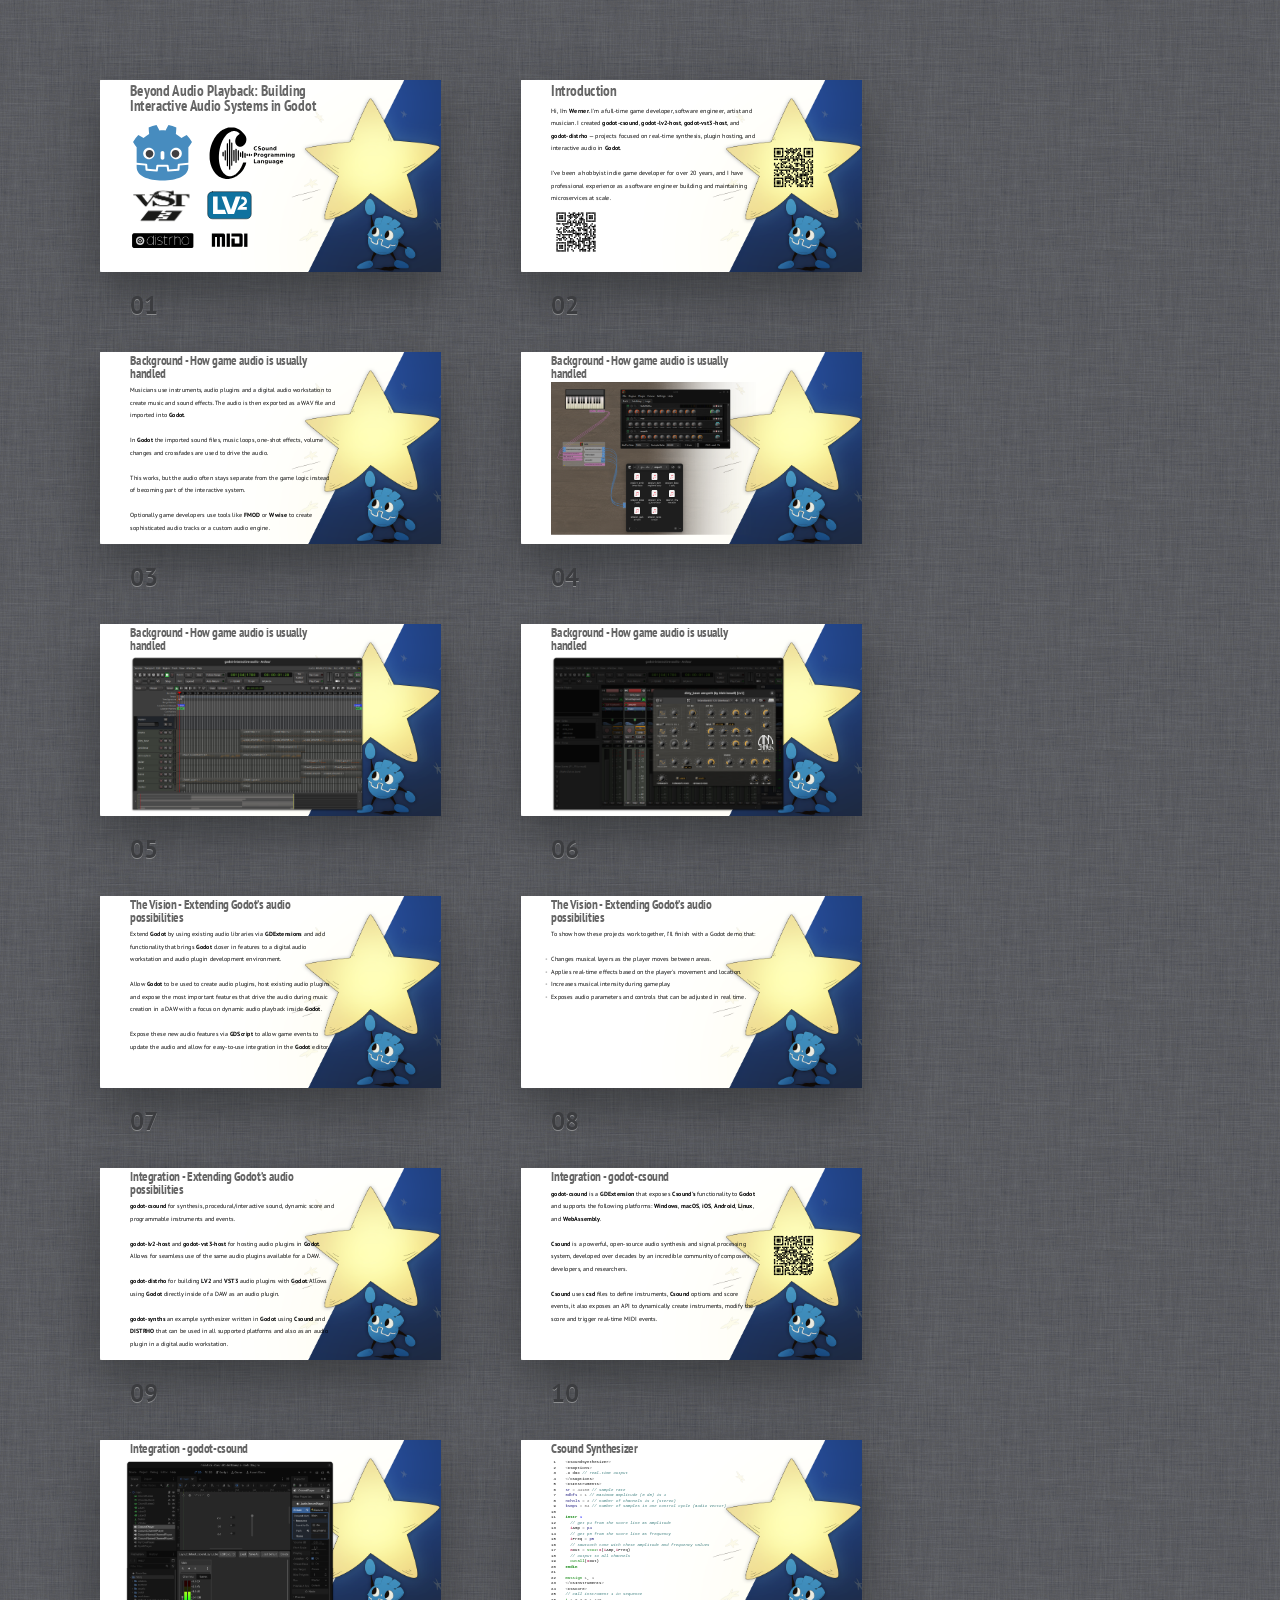
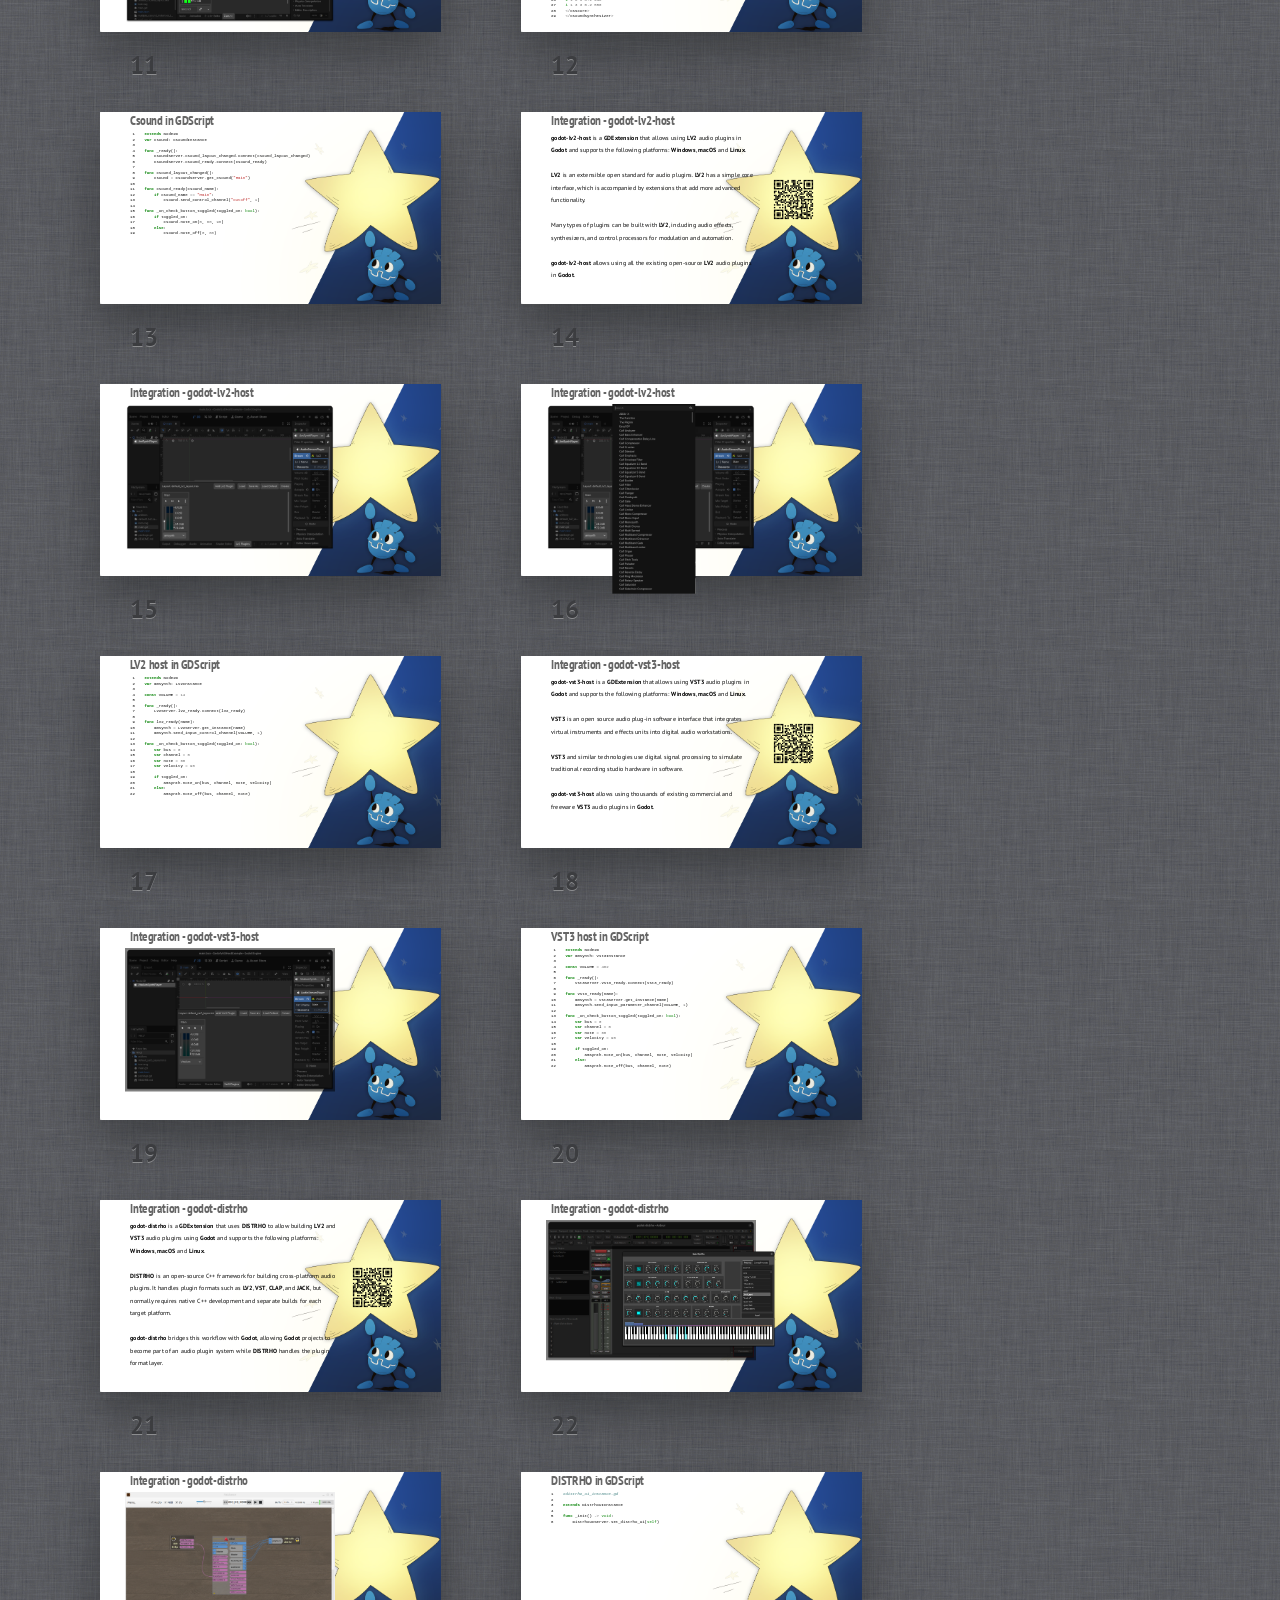
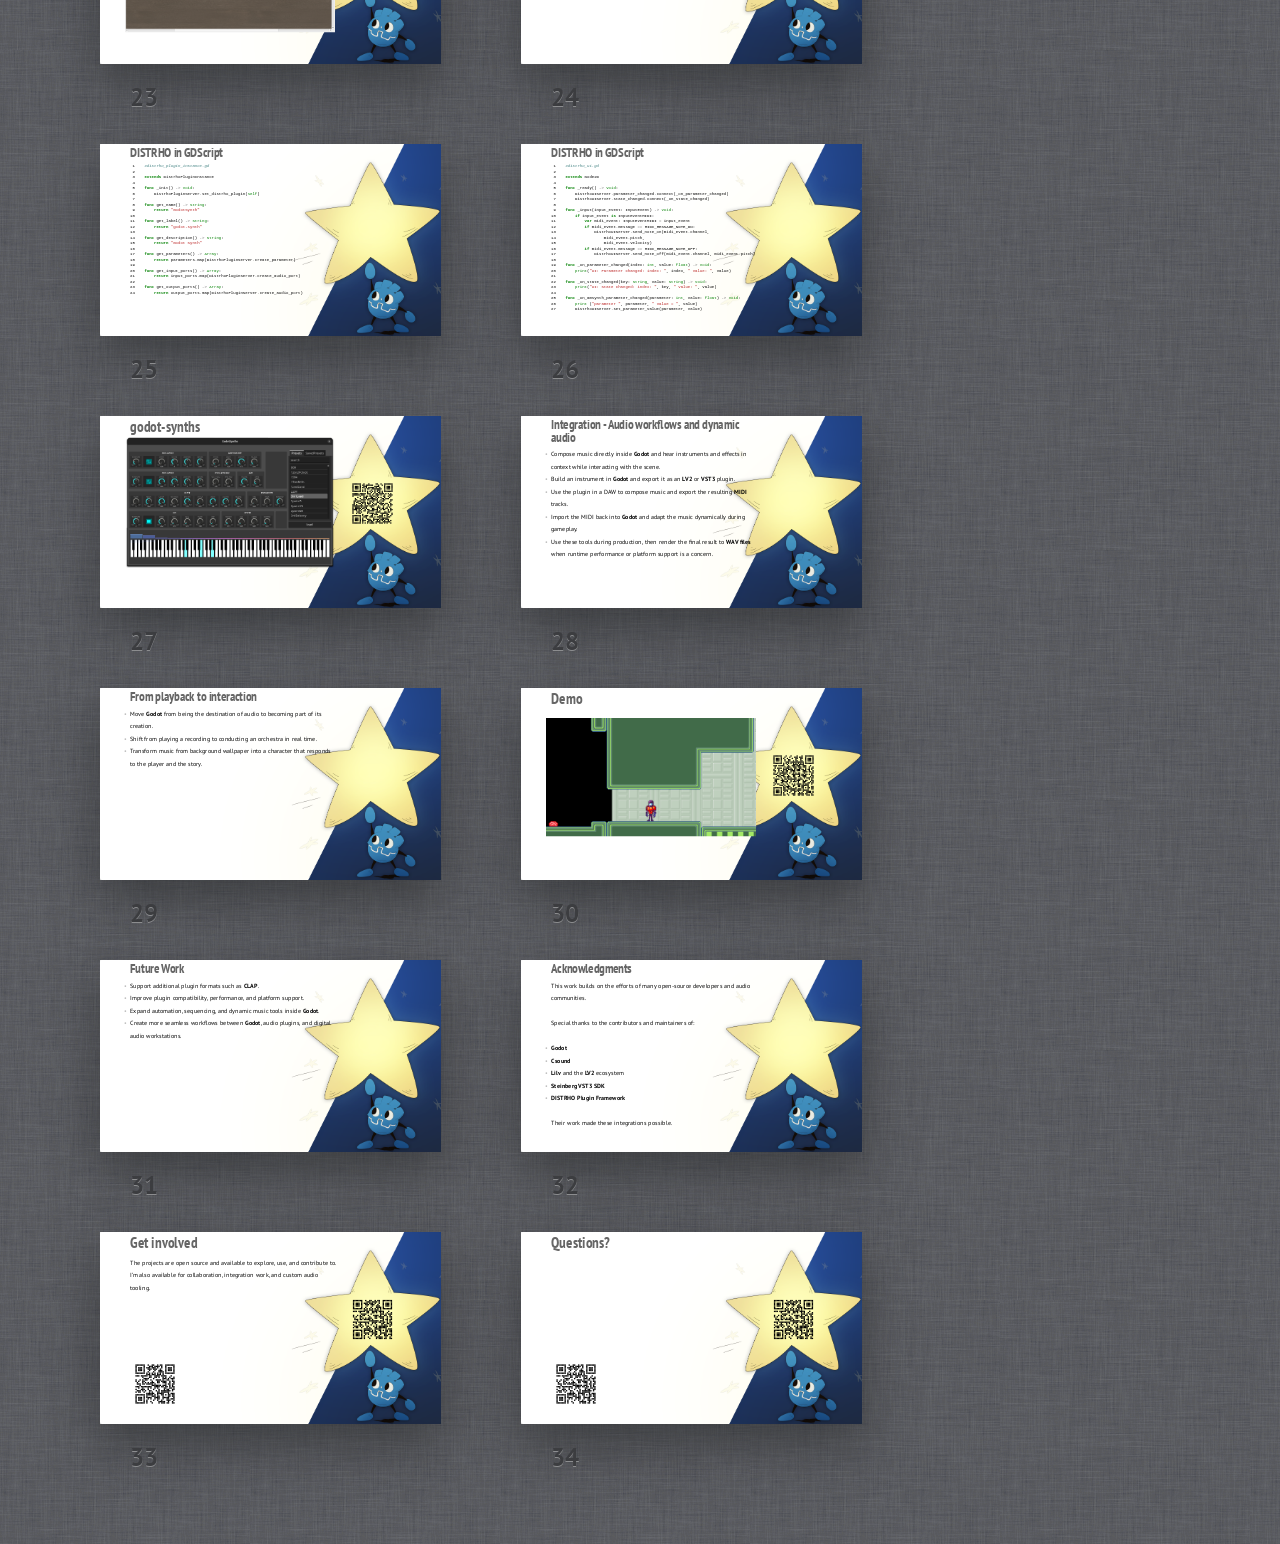
==== godotcon-2026/index.html @ 95bca65e "Add index.html page" ====
<!DOCTYPE HTML>
<html>
<head>
    <meta http-equiv="Content-Type" content="text/html; charset=utf-8" />
    <meta http-equiv="X-UA-Compatible" content="chrome=1">
    <title>Beyond Audio Playback: Building Interactive Audio Systems in Godot</title>
    <link href='https://fonts.googleapis.com/css?family=PT+Sans|PT+Sans+Narrow|PT+Mono' rel='stylesheet' type='text/css'>
    <!-- Styles -->
    
    <link rel="stylesheet" media="print" href="theme/css/print.css">
    <link rel="stylesheet" media="screen, projection" href="theme/css/screen.css">
    
    
    <!-- /Styles -->
</head>
<body class="list">
    
      <!-- slide source: talk.md -->
        <section class="slide">
            <div>
                
                    <header><h1>Beyond Audio Playback: Building Interactive Audio Systems in Godot</h1></header>
                
                
                    <section class="slide-content"><p><img alt="godot_icon" src="theme/images/godot_icon.svg" />
<img alt="csound" src="theme/images/csound.svg" />
<img alt="vst" src="theme/images/vst.png" />
<img alt="lv2" src="theme/images/lv2.svg" />
<img alt="midi" src="theme/images/midi.svg" />
<img alt="distrho" src="theme/images/distrho.png" /></p></section>
                
                <div class="presenter_notes">
                    <section>
                    
                    </section>
                </div>
            </div>
        </section>
     
      <!-- slide source: talk.md -->
        <section class="slide">
            <div>
                
                    <header><h1>Introduction</h1></header>
                
                
                    <section class="slide-content"><p>Hi, I'm <strong>Werner</strong>. I'm a full-time game developer, software engineer, artist and musician. 
I created <strong>godot-csound</strong>, <strong>godot-lv2-host</strong>, <strong>godot-vst3-host</strong>, and <strong>godot-distrho</strong> — projects focused on real-time synthesis, plugin hosting, and interactive audio in <strong>Godot</strong>.</p>
<p>I’ve been a hobbyist indie game developer for over 20 years, and I have professional experience as a software engineer building and maintaining microservices at scale.</p>
<p><img alt="github" src="theme/images/github.svg" />
<img alt="github_link" src="theme/images/github.svg" /></p></section>
                
                <div class="presenter_notes">
                    <section>
                    
                    </section>
                </div>
            </div>
        </section>
     
      <!-- slide source: talk.md -->
        <section class="slide">
            <div>
                
                    <header><h2>Background - How game audio is usually handled</h2></header>
                
                
                    <section class="slide-content"><p>Musicians use instruments, audio plugins and a digital audio workstation to create music and sound effects.  The audio is then exported as a WAV file and imported into <strong>Godot</strong>.</p>
<p>In <strong>Godot</strong> the imported sound files, music loops, one-shot effects, volume changes and crossfades are used to drive the audio.</p>
<p>This works, but the audio often stays separate from the game logic instead of becoming part of the interactive system.</p>
<p>Optionally game developers use tools like <strong>FMOD</strong> or <strong>Wwise</strong> to create sophisticated audio tracks or a custom audio engine.</p></section>
                
                <div class="presenter_notes">
                    <section>
                    
                    </section>
                </div>
            </div>
        </section>
     
      <!-- slide source: talk.md -->
        <section class="slide">
            <div>
                
                    <header><h2>Background - How game audio is usually handled</h2></header>
                
                
                    <section class="slide-content"><p><img alt="audio_pipeline" src="theme/images/audio-pipeline.png" /></p></section>
                
                <div class="presenter_notes">
                    <section>
                    
                    </section>
                </div>
            </div>
        </section>
     
      <!-- slide source: talk.md -->
        <section class="slide">
            <div>
                
                    <header><h2>Background - How game audio is usually handled</h2></header>
                
                
                    <section class="slide-content"><p><img alt="ardour_01" src="theme/images/ardour-01.png" /></p></section>
                
                <div class="presenter_notes">
                    <section>
                    
                    </section>
                </div>
            </div>
        </section>
     
      <!-- slide source: talk.md -->
        <section class="slide">
            <div>
                
                    <header><h2>Background - How game audio is usually handled</h2></header>
                
                
                    <section class="slide-content"><p><img alt="ardour_02" src="theme/images/ardour-02.png" /></p></section>
                
                <div class="presenter_notes">
                    <section>
                    
                    </section>
                </div>
            </div>
        </section>
     
      <!-- slide source: talk.md -->
        <section class="slide">
            <div>
                
                    <header><h2>The Vision - Extending Godot’s audio possibilities</h2></header>
                
                
                    <section class="slide-content"><p>Extend <strong>Godot</strong> by using existing audio libraries via <strong>GDExtensions</strong> and add functionality that brings <strong>Godot</strong> closer in features to a digital audio workstation and audio plugin development environment.</p>
<p>Allow <strong>Godot</strong> to be used to create audio plugins, host existing audio plugins and expose the most important features that drive the audio during music creation in a DAW with a focus on dynamic audio playback inside <strong>Godot</strong>.</p>
<p>Expose these new audio features via <strong>GDScript</strong> to allow game events to update the audio and allow for easy-to-use integration in the <strong>Godot</strong> editor.</p></section>
                
                <div class="presenter_notes">
                    <section>
                    
                    </section>
                </div>
            </div>
        </section>
     
      <!-- slide source: talk.md -->
        <section class="slide">
            <div>
                
                    <header><h2>The Vision - Extending Godot’s audio possibilities</h2></header>
                
                
                    <section class="slide-content"><p>To show how these projects work together, I’ll finish with a Godot demo that:</p>
<ul>
<li>Changes musical layers as the player moves between areas.</li>
<li>Applies real-time effects based on the player's movement and location.</li>
<li>Increases musical intensity during gameplay.</li>
<li>Exposes audio parameters and controls that can be adjusted in real time.</li>
</ul></section>
                
                <div class="presenter_notes">
                    <section>
                    
                    </section>
                </div>
            </div>
        </section>
     
      <!-- slide source: talk.md -->
        <section class="slide">
            <div>
                
                    <header><h2>Integration - Extending Godot’s audio possibilities</h2></header>
                
                
                    <section class="slide-content"><p><strong>godot-csound</strong> for synthesis, procedural/interactive sound, dynamic score and programmable instruments and events.</p>
<p><strong>godot-lv2-host</strong> and <strong>godot-vst3-host</strong> for hosting audio plugins in <strong>Godot</strong>.  Allows for seamless use of the same audio plugins available for a DAW.</p>
<p><strong>godot-distrho</strong> for building <strong>LV2</strong> and <strong>VST3</strong> audio plugins with <strong>Godot</strong>.  Allows using <strong>Godot</strong> directly inside of a DAW as an audio plugin.</p>
<p><strong>godot-synths</strong> an example synthesizer written in <strong>Godot</strong> using <strong>Csound</strong> and <strong>DISTRHO</strong> that can be used in all supported platforms and also as an audio plugin in a digital audio workstation.</p></section>
                
                <div class="presenter_notes">
                    <section>
                    
                    </section>
                </div>
            </div>
        </section>
     
      <!-- slide source: talk.md -->
        <section class="slide">
            <div>
                
                    <header><h2>Integration - godot-csound</h2></header>
                
                
                    <section class="slide-content"><p><strong>godot-csound</strong> is a <strong>GDExtension</strong> that exposes <strong>Csound's</strong> functionality to <strong>Godot</strong> and supports the following platforms: <strong>Windows</strong>, <strong>macOS</strong>, <strong>iOS</strong>, <strong>Android</strong>, <strong>Linux</strong>, and <strong>WebAssembly</strong>. </p>
<p><strong>Csound</strong> is a powerful, open-source audio synthesis and signal processing system, developed over decades by an incredible community of composers, developers, and researchers.</p>
<p><strong>Csound</strong> uses <strong>csd</strong> files to define instruments, <strong>Csound</strong> options and score events, it also exposes an API to dynamically create instruments, modify the score and trigger real-time MIDI events.</p>
<p><img alt="github_link" src="theme/images/godot-csound.svg" /></p></section>
                
                <div class="presenter_notes">
                    <section>
                    
                    </section>
                </div>
            </div>
        </section>
     
      <!-- slide source: talk.md -->
        <section class="slide">
            <div>
                
                    <header><h2>Integration - godot-csound</h2></header>
                
                
                    <section class="slide-content"><p><img alt="godot_csound_editor" src="theme/images/godot-csound.png" /></p></section>
                
                <div class="presenter_notes">
                    <section>
                    
                    </section>
                </div>
            </div>
        </section>
     
      <!-- slide source: talk.md -->
        <section class="slide has_code">
            <div>
                
                    <header><h2>Csound Synthesizer</h2></header>
                
                
                    <section class="slide-content"><div class="highlight"><pre><span></span><span class="linenos"> 1</span><span class="w">    </span><span class="o">&lt;</span><span class="n">CsoundSynthesizer</span><span class="o">&gt;</span>
<span class="linenos"> 2</span><span class="w">    </span><span class="o">&lt;</span><span class="n">CsOptions</span><span class="o">&gt;</span>
<span class="linenos"> 3</span><span class="w">    </span><span class="o">-</span><span class="n">o</span><span class="w"> </span><span class="n">dac</span><span class="w"> </span><span class="c1">// real-time output</span>
<span class="linenos"> 4</span><span class="w">    </span><span class="o">&lt;/</span><span class="n">CsOptions</span><span class="o">&gt;</span>
<span class="linenos"> 5</span><span class="w">    </span><span class="o">&lt;</span><span class="n">CsInstruments</span><span class="o">&gt;</span>
<span class="linenos"> 6</span><span class="w">    </span><span class="vg">sr</span><span class="w"> </span><span class="o">=</span><span class="w"> </span><span class="mi">44100</span><span class="w"> </span><span class="c1">// sample rate</span>
<span class="linenos"> 7</span><span class="w">    </span><span class="vg">0dbfs</span><span class="w"> </span><span class="o">=</span><span class="w"> </span><span class="mi">1</span><span class="w"> </span><span class="c1">// maximum amplitude (0 dB) is 1</span>
<span class="linenos"> 8</span><span class="w">    </span><span class="vg">nchnls</span><span class="w"> </span><span class="o">=</span><span class="w"> </span><span class="mi">2</span><span class="w"> </span><span class="c1">// number of channels is 2 (stereo)</span>
<span class="linenos"> 9</span><span class="w">    </span><span class="vg">ksmps</span><span class="w"> </span><span class="o">=</span><span class="w"> </span><span class="mi">64</span><span class="w"> </span><span class="c1">// number of samples in one control cycle (audio vector)</span>
<span class="linenos">10</span>
<span class="linenos">11</span><span class="w">    </span><span class="kd">instr</span><span class="w"> </span><span class="nf">1</span>
<span class="linenos">12</span><span class="w">      </span><span class="c1">// get p4 from the score line as amplitude</span>
<span class="linenos">13</span><span class="w">      </span><span class="kt">i</span><span class="n">Amp</span><span class="w"> </span><span class="o">=</span><span class="w"> </span><span class="vi">p4</span>
<span class="linenos">14</span><span class="w">      </span><span class="c1">// get p5 from the score line as frequency</span>
<span class="linenos">15</span><span class="w">      </span><span class="kt">i</span><span class="n">Freq</span><span class="w"> </span><span class="o">=</span><span class="w"> </span><span class="vi">p5</span>
<span class="linenos">16</span><span class="w">      </span><span class="c1">// sawtooth tone with these amplitude and frequency values</span>
<span class="linenos">17</span><span class="w">      </span><span class="kt">a</span><span class="n">Out</span><span class="w"> </span><span class="o">=</span><span class="w"> </span><span class="nb">vco2</span><span class="p">:</span><span class="kt">a</span><span class="p">(</span><span class="kt">i</span><span class="n">Amp</span><span class="p">,</span><span class="kt">i</span><span class="n">Freq</span><span class="p">)</span>
<span class="linenos">18</span><span class="w">      </span><span class="c1">// output to all channels</span>
<span class="linenos">19</span><span class="w">      </span><span class="nb">outall</span><span class="p">(</span><span class="kt">a</span><span class="n">Out</span><span class="p">)</span>
<span class="linenos">20</span><span class="w">    </span><span class="kd">endin</span>
<span class="linenos">21</span>
<span class="linenos">22</span><span class="w">    </span><span class="nb">massign</span><span class="w"> </span><span class="mi">1</span><span class="p">,</span><span class="w"> </span><span class="mi">1</span>
<span class="linenos">23</span><span class="w">    </span><span class="o">&lt;/</span><span class="n">CsInstruments</span><span class="o">&gt;</span>
<span class="linenos">24</span><span class="w">    </span><span class="o">&lt;</span><span class="n">CsScore</span><span class="o">&gt;</span>
<span class="linenos">25</span><span class="w">    </span><span class="c1">// call instrument 1 in sequence</span>
<span class="linenos">26</span><span class="w">    </span><span class="nb">i</span><span class="w"> </span><span class="mi">1</span><span class="w"> </span><span class="mi">0</span><span class="w"> </span><span class="mi">3</span><span class="w"> </span><span class="mf">0.1</span><span class="w"> </span><span class="mi">440</span>
<span class="linenos">27</span><span class="w">    </span><span class="nb">i</span><span class="w"> </span><span class="mi">1</span><span class="w"> </span><span class="mi">3</span><span class="w"> </span><span class="mi">3</span><span class="w"> </span><span class="mf">0.2</span><span class="w"> </span><span class="mi">550</span>
<span class="linenos">28</span><span class="w">    </span><span class="o">&lt;/</span><span class="n">CsScore</span><span class="o">&gt;</span>
<span class="linenos">29</span><span class="w">    </span><span class="o">&lt;/</span><span class="n">CsoundSynthesizer</span><span class="o">&gt;</span>
</pre></div>
</section>
                
                <div class="presenter_notes">
                    <section>
                    
                    </section>
                </div>
            </div>
        </section>
     
      <!-- slide source: talk.md -->
        <section class="slide has_code">
            <div>
                
                    <header><h2>Csound in GDScript</h2></header>
                
                
                    <section class="slide-content"><div class="highlight"><pre><span></span><span class="linenos"> 1</span><span class="w">    </span><span class="k">extends</span><span class="w"> </span><span class="n">Node2D</span>
<span class="linenos"> 2</span><span class="w">    </span><span class="k">var</span><span class="w"> </span><span class="n">csound</span><span class="p">:</span><span class="w"> </span><span class="n">CsoundInstance</span>
<span class="linenos"> 3</span>
<span class="linenos"> 4</span><span class="w">    </span><span class="k">func</span><span class="w"> </span><span class="n">_ready</span><span class="p">():</span>
<span class="linenos"> 5</span><span class="w">        </span><span class="n">CsoundServer</span><span class="o">.</span><span class="n">csound_layout_changed</span><span class="o">.</span><span class="n">connect</span><span class="p">(</span><span class="n">csound_layout_changed</span><span class="p">)</span>
<span class="linenos"> 6</span><span class="w">        </span><span class="n">CsoundServer</span><span class="o">.</span><span class="n">csound_ready</span><span class="o">.</span><span class="n">connect</span><span class="p">(</span><span class="n">csound_ready</span><span class="p">)</span>
<span class="linenos"> 7</span>
<span class="linenos"> 8</span><span class="w">    </span><span class="k">func</span><span class="w"> </span><span class="n">csound_layout_changed</span><span class="p">():</span>
<span class="linenos"> 9</span><span class="w">        </span><span class="n">csound</span><span class="w"> </span><span class="o">=</span><span class="w"> </span><span class="n">CsoundServer</span><span class="o">.</span><span class="n">get_csound</span><span class="p">(</span><span class="s2">&quot;Main&quot;</span><span class="p">)</span>
<span class="linenos">10</span>
<span class="linenos">11</span><span class="w">    </span><span class="k">func</span><span class="w"> </span><span class="n">csound_ready</span><span class="p">(</span><span class="n">csound_name</span><span class="p">):</span>
<span class="linenos">12</span><span class="w">        </span><span class="k">if</span><span class="w"> </span><span class="n">csound_name</span><span class="w"> </span><span class="o">==</span><span class="w"> </span><span class="s2">&quot;Main&quot;</span><span class="p">:</span>
<span class="linenos">13</span><span class="w">            </span><span class="n">csound</span><span class="o">.</span><span class="n">send_control_channel</span><span class="p">(</span><span class="s2">&quot;cutoff&quot;</span><span class="p">,</span><span class="w"> </span><span class="mi">1</span><span class="p">)</span>
<span class="linenos">14</span>
<span class="linenos">15</span><span class="w">    </span><span class="k">func</span><span class="w"> </span><span class="n">_on_check_button_toggled</span><span class="p">(</span><span class="n">toggled_on</span><span class="p">:</span><span class="w"> </span><span class="nb nb-Type">bool</span><span class="p">):</span>
<span class="linenos">16</span><span class="w">        </span><span class="k">if</span><span class="w"> </span><span class="n">toggled_on</span><span class="p">:</span>
<span class="linenos">17</span><span class="w">            </span><span class="n">csound</span><span class="o">.</span><span class="n">note_on</span><span class="p">(</span><span class="mi">0</span><span class="p">,</span><span class="w"> </span><span class="mi">60</span><span class="p">,</span><span class="w"> </span><span class="mi">90</span><span class="p">)</span>
<span class="linenos">18</span><span class="w">        </span><span class="k">else</span><span class="p">:</span>
<span class="linenos">19</span><span class="w">            </span><span class="n">csound</span><span class="o">.</span><span class="n">note_off</span><span class="p">(</span><span class="mi">0</span><span class="p">,</span><span class="w"> </span><span class="mi">60</span><span class="p">)</span>
</pre></div>
</section>
                
                <div class="presenter_notes">
                    <section>
                    
                    </section>
                </div>
            </div>
        </section>
     
      <!-- slide source: talk.md -->
        <section class="slide">
            <div>
                
                    <header><h2>Integration - godot-lv2-host</h2></header>
                
                
                    <section class="slide-content"><p><strong>godot-lv2-host</strong> is a <strong>GDExtension</strong> that allows using <strong>LV2</strong> audio plugins in <strong>Godot</strong> and supports the following platforms: <strong>Windows</strong>, <strong>macOS</strong> and <strong>Linux</strong>.</p>
<p><strong>LV2</strong> is an extensible open standard for audio plugins. <strong>LV2</strong> has a simple core interface, which is accompanied by extensions that add more advanced functionality.</p>
<p>Many types of plugins can be built with <strong>LV2</strong>, including audio effects, synthesizers, and control processors for modulation and automation.</p>
<p><strong>godot-lv2-host</strong> allows using all the existing open-source <strong>LV2</strong> audio plugins in <strong>Godot</strong>.</p>
<p><img alt="github_link" src="theme/images/godot-lv2-host.svg" /></p></section>
                
                <div class="presenter_notes">
                    <section>
                    
                    </section>
                </div>
            </div>
        </section>
     
      <!-- slide source: talk.md -->
        <section class="slide">
            <div>
                
                    <header><h2>Integration - godot-lv2-host</h2></header>
                
                
                    <section class="slide-content"><p><img alt="godot_lv2_host_01" src="theme/images/godot-lv2-host-01.png" /></p></section>
                
                <div class="presenter_notes">
                    <section>
                    
                    </section>
                </div>
            </div>
        </section>
     
      <!-- slide source: talk.md -->
        <section class="slide">
            <div>
                
                    <header><h2>Integration - godot-lv2-host</h2></header>
                
                
                    <section class="slide-content"><p><img alt="godot_lv2_host_02" src="theme/images/godot-lv2-host-02.png" /></p></section>
                
                <div class="presenter_notes">
                    <section>
                    
                    </section>
                </div>
            </div>
        </section>
     
      <!-- slide source: talk.md -->
        <section class="slide has_code">
            <div>
                
                    <header><h2>LV2 host in GDScript</h2></header>
                
                
                    <section class="slide-content"><div class="highlight"><pre><span></span><span class="linenos"> 1</span><span class="w">    </span><span class="k">extends</span><span class="w"> </span><span class="n">Node2D</span>
<span class="linenos"> 2</span><span class="w">    </span><span class="k">var</span><span class="w"> </span><span class="n">amsynth</span><span class="p">:</span><span class="w"> </span><span class="n">Lv2Instance</span>
<span class="linenos"> 3</span>
<span class="linenos"> 4</span><span class="w">    </span><span class="k">const</span><span class="w"> </span><span class="n">VOLUME</span><span class="w"> </span><span class="o">=</span><span class="w"> </span><span class="mi">14</span>
<span class="linenos"> 5</span>
<span class="linenos"> 6</span><span class="w">    </span><span class="k">func</span><span class="w"> </span><span class="n">_ready</span><span class="p">():</span>
<span class="linenos"> 7</span><span class="w">        </span><span class="n">Lv2Server</span><span class="o">.</span><span class="n">lv2_ready</span><span class="o">.</span><span class="n">connect</span><span class="p">(</span><span class="n">lv2_ready</span><span class="p">)</span>
<span class="linenos"> 8</span>
<span class="linenos"> 9</span><span class="w">    </span><span class="k">func</span><span class="w"> </span><span class="n">lv2_ready</span><span class="p">(</span><span class="n">name</span><span class="p">):</span>
<span class="linenos">10</span><span class="w">        </span><span class="n">amsynth</span><span class="w"> </span><span class="o">=</span><span class="w"> </span><span class="n">Lv2Server</span><span class="o">.</span><span class="n">get_instance</span><span class="p">(</span><span class="n">name</span><span class="p">)</span>
<span class="linenos">11</span><span class="w">        </span><span class="n">amsynth</span><span class="o">.</span><span class="n">send_input_control_channel</span><span class="p">(</span><span class="n">VOLUME</span><span class="p">,</span><span class="w"> </span><span class="mi">1</span><span class="p">)</span>
<span class="linenos">12</span>
<span class="linenos">13</span><span class="w">    </span><span class="k">func</span><span class="w"> </span><span class="n">_on_check_button_toggled</span><span class="p">(</span><span class="n">toggled_on</span><span class="p">:</span><span class="w"> </span><span class="nb nb-Type">bool</span><span class="p">):</span>
<span class="linenos">14</span><span class="w">        </span><span class="k">var</span><span class="w"> </span><span class="n">bus</span><span class="w"> </span><span class="o">=</span><span class="w"> </span><span class="mi">0</span>
<span class="linenos">15</span><span class="w">        </span><span class="k">var</span><span class="w"> </span><span class="n">channel</span><span class="w"> </span><span class="o">=</span><span class="w"> </span><span class="mi">0</span>
<span class="linenos">16</span><span class="w">        </span><span class="k">var</span><span class="w"> </span><span class="n">note</span><span class="w"> </span><span class="o">=</span><span class="w"> </span><span class="mi">60</span>
<span class="linenos">17</span><span class="w">        </span><span class="k">var</span><span class="w"> </span><span class="n">velocity</span><span class="w"> </span><span class="o">=</span><span class="w"> </span><span class="mi">90</span>
<span class="linenos">18</span>
<span class="linenos">19</span><span class="w">        </span><span class="k">if</span><span class="w"> </span><span class="n">toggled_on</span><span class="p">:</span>
<span class="linenos">20</span><span class="w">            </span><span class="n">amsynth</span><span class="o">.</span><span class="n">note_on</span><span class="p">(</span><span class="n">bus</span><span class="p">,</span><span class="w"> </span><span class="n">channel</span><span class="p">,</span><span class="w"> </span><span class="n">note</span><span class="p">,</span><span class="w"> </span><span class="n">velocity</span><span class="p">)</span>
<span class="linenos">21</span><span class="w">        </span><span class="k">else</span><span class="p">:</span>
<span class="linenos">22</span><span class="w">            </span><span class="n">amsynth</span><span class="o">.</span><span class="n">note_off</span><span class="p">(</span><span class="n">bus</span><span class="p">,</span><span class="w"> </span><span class="n">channel</span><span class="p">,</span><span class="w"> </span><span class="n">note</span><span class="p">)</span>
</pre></div>
</section>
                
                <div class="presenter_notes">
                    <section>
                    
                    </section>
                </div>
            </div>
        </section>
     
      <!-- slide source: talk.md -->
        <section class="slide">
            <div>
                
                    <header><h2>Integration - godot-vst3-host</h2></header>
                
                
                    <section class="slide-content"><p><strong>godot-vst3-host</strong> is a <strong>GDExtension</strong> that allows using <strong>VST3</strong> audio plugins in <strong>Godot</strong> and supports the following platforms: <strong>Windows</strong>, <strong>macOS</strong> and <strong>Linux</strong>.</p>
<p><strong>VST3</strong> is an open source audio plug-in software interface that integrates virtual instruments and effects units into digital audio workstations.</p>
<p><strong>VST3</strong> and similar technologies use digital signal processing to simulate traditional recording studio hardware in software.</p>
<p><strong>godot-vst3-host</strong> allows using thousands of existing commercial and freeware <strong>VST3</strong> audio plugins in <strong>Godot</strong>.</p>
<p><img alt="github_link" src="theme/images/godot-vst3-host.svg" /></p></section>
                
                <div class="presenter_notes">
                    <section>
                    
                    </section>
                </div>
            </div>
        </section>
     
      <!-- slide source: talk.md -->
        <section class="slide">
            <div>
                
                    <header><h2>Integration - godot-vst3-host</h2></header>
                
                
                    <section class="slide-content"><p><img alt="godot_vst3_host" src="theme/images/godot-vst3-host.png" /></p></section>
                
                <div class="presenter_notes">
                    <section>
                    
                    </section>
                </div>
            </div>
        </section>
     
      <!-- slide source: talk.md -->
        <section class="slide has_code">
            <div>
                
                    <header><h2>VST3 host in GDScript</h2></header>
                
                
                    <section class="slide-content"><div class="highlight"><pre><span></span><span class="linenos"> 1</span><span class="w">    </span><span class="k">extends</span><span class="w"> </span><span class="n">Node2D</span>
<span class="linenos"> 2</span><span class="w">    </span><span class="k">var</span><span class="w"> </span><span class="n">amsynth</span><span class="p">:</span><span class="w"> </span><span class="n">Vst3Instance</span>
<span class="linenos"> 3</span>
<span class="linenos"> 4</span><span class="w">    </span><span class="k">const</span><span class="w"> </span><span class="n">VOLUME</span><span class="w"> </span><span class="o">=</span><span class="w"> </span><span class="mi">462</span>
<span class="linenos"> 5</span>
<span class="linenos"> 6</span><span class="w">    </span><span class="k">func</span><span class="w"> </span><span class="n">_ready</span><span class="p">():</span>
<span class="linenos"> 7</span><span class="w">        </span><span class="n">Vst3Server</span><span class="o">.</span><span class="n">vst3_ready</span><span class="o">.</span><span class="n">connect</span><span class="p">(</span><span class="n">vst3_ready</span><span class="p">)</span>
<span class="linenos"> 8</span>
<span class="linenos"> 9</span><span class="w">    </span><span class="k">func</span><span class="w"> </span><span class="n">vst3_ready</span><span class="p">(</span><span class="n">name</span><span class="p">):</span>
<span class="linenos">10</span><span class="w">        </span><span class="n">amsynth</span><span class="w"> </span><span class="o">=</span><span class="w"> </span><span class="n">Vst3Server</span><span class="o">.</span><span class="n">get_instance</span><span class="p">(</span><span class="n">name</span><span class="p">)</span>
<span class="linenos">11</span><span class="w">        </span><span class="n">amsynth</span><span class="o">.</span><span class="n">send_input_parameter_channel</span><span class="p">(</span><span class="n">VOLUME</span><span class="p">,</span><span class="w"> </span><span class="mi">1</span><span class="p">)</span>
<span class="linenos">12</span>
<span class="linenos">13</span><span class="w">    </span><span class="k">func</span><span class="w"> </span><span class="n">_on_check_button_toggled</span><span class="p">(</span><span class="n">toggled_on</span><span class="p">:</span><span class="w"> </span><span class="nb nb-Type">bool</span><span class="p">):</span>
<span class="linenos">14</span><span class="w">        </span><span class="k">var</span><span class="w"> </span><span class="n">bus</span><span class="w"> </span><span class="o">=</span><span class="w"> </span><span class="mi">0</span>
<span class="linenos">15</span><span class="w">        </span><span class="k">var</span><span class="w"> </span><span class="n">channel</span><span class="w"> </span><span class="o">=</span><span class="w"> </span><span class="mi">0</span>
<span class="linenos">16</span><span class="w">        </span><span class="k">var</span><span class="w"> </span><span class="n">note</span><span class="w"> </span><span class="o">=</span><span class="w"> </span><span class="mi">60</span>
<span class="linenos">17</span><span class="w">        </span><span class="k">var</span><span class="w"> </span><span class="n">velocity</span><span class="w"> </span><span class="o">=</span><span class="w"> </span><span class="mi">90</span>
<span class="linenos">18</span>
<span class="linenos">19</span><span class="w">        </span><span class="k">if</span><span class="w"> </span><span class="n">toggled_on</span><span class="p">:</span>
<span class="linenos">20</span><span class="w">            </span><span class="n">amsynth</span><span class="o">.</span><span class="n">note_on</span><span class="p">(</span><span class="n">bus</span><span class="p">,</span><span class="w"> </span><span class="n">channel</span><span class="p">,</span><span class="w"> </span><span class="n">note</span><span class="p">,</span><span class="w"> </span><span class="n">velocity</span><span class="p">)</span>
<span class="linenos">21</span><span class="w">        </span><span class="k">else</span><span class="p">:</span>
<span class="linenos">22</span><span class="w">            </span><span class="n">amsynth</span><span class="o">.</span><span class="n">note_off</span><span class="p">(</span><span class="n">bus</span><span class="p">,</span><span class="w"> </span><span class="n">channel</span><span class="p">,</span><span class="w"> </span><span class="n">note</span><span class="p">)</span>
</pre></div>
</section>
                
                <div class="presenter_notes">
                    <section>
                    
                    </section>
                </div>
            </div>
        </section>
     
      <!-- slide source: talk.md -->
        <section class="slide">
            <div>
                
                    <header><h2>Integration - godot-distrho</h2></header>
                
                
                    <section class="slide-content"><p><strong>godot-distrho</strong> is a <strong>GDExtension</strong> that uses <strong>DISTRHO</strong> to allow building <strong>LV2</strong> and <strong>VST3</strong> audio plugins using <strong>Godot</strong> and supports the following platforms: <strong>Windows</strong>, <strong>macOS</strong> and <strong>Linux</strong>.</p>
<p><strong>DISTRHO</strong> is an open-source C++ framework for building cross-platform audio plugins. It handles plugin formats such as <strong>LV2</strong>, <strong>VST</strong>, <strong>CLAP</strong>, and <strong>JACK</strong>, but normally requires native C++ development and separate builds for each target platform.</p>
<p><strong>godot-distrho</strong> bridges this workflow with <strong>Godot</strong>, allowing <strong>Godot</strong> projects to become part of an audio plugin system while <strong>DISTRHO</strong> handles the plugin format layer.</p>
<p><img alt="github_link" src="theme/images/godot-distrho.svg" /></p></section>
                
                <div class="presenter_notes">
                    <section>
                    
                    </section>
                </div>
            </div>
        </section>
     
      <!-- slide source: talk.md -->
        <section class="slide">
            <div>
                
                    <header><h2>Integration - godot-distrho</h2></header>
                
                
                    <section class="slide-content"><p><img alt="godot_distrho_ardour" src="theme/images/godot-distrho-ardour.png" />
<img alt="godot_synths_small" src="theme/images/godot-synths.png" /></p></section>
                
                <div class="presenter_notes">
                    <section>
                    
                    </section>
                </div>
            </div>
        </section>
     
      <!-- slide source: talk.md -->
        <section class="slide">
            <div>
                
                    <header><h2>Integration - godot-distrho</h2></header>
                
                
                    <section class="slide-content"><p><img alt="godot_distrho_patch" src="theme/images/godot-distrho-patch.png" /></p></section>
                
                <div class="presenter_notes">
                    <section>
                    
                    </section>
                </div>
            </div>
        </section>
     
      <!-- slide source: talk.md -->
        <section class="slide has_code">
            <div>
                
                    <header><h2>DISTRHO in GDScript</h2></header>
                
                
                    <section class="slide-content"><div class="highlight"><pre><span></span><span class="linenos">1</span><span class="w">    </span><span class="c1">#distrho_ui_instance.gd</span>
<span class="linenos">2</span>
<span class="linenos">3</span><span class="w">    </span><span class="k">extends</span><span class="w"> </span><span class="n">DistrhoUIInstance</span>
<span class="linenos">4</span>
<span class="linenos">5</span><span class="w">    </span><span class="k">func</span><span class="w"> </span><span class="n">_init</span><span class="p">()</span><span class="w"> </span><span class="o">-&gt;</span><span class="w"> </span><span class="nb nb-Type">void</span><span class="p">:</span>
<span class="linenos">6</span><span class="w">        </span><span class="n">DistrhoUIServer</span><span class="o">.</span><span class="n">set_distrho_ui</span><span class="p">(</span><span class="bp">self</span><span class="p">)</span>
</pre></div>
</section>
                
                <div class="presenter_notes">
                    <section>
                    
                    </section>
                </div>
            </div>
        </section>
     
      <!-- slide source: talk.md -->
        <section class="slide has_code">
            <div>
                
                    <header><h2>DISTRHO in GDScript</h2></header>
                
                
                    <section class="slide-content"><div class="highlight"><pre><span></span><span class="linenos"> 1</span><span class="w">    </span><span class="c1">#distrho_plugin_instance.gd</span>
<span class="linenos"> 2</span>
<span class="linenos"> 3</span><span class="w">    </span><span class="k">extends</span><span class="w"> </span><span class="n">DistrhoPluginInstance</span>
<span class="linenos"> 4</span>
<span class="linenos"> 5</span><span class="w">    </span><span class="k">func</span><span class="w"> </span><span class="n">_init</span><span class="p">()</span><span class="w"> </span><span class="o">-&gt;</span><span class="w"> </span><span class="nb nb-Type">void</span><span class="p">:</span>
<span class="linenos"> 6</span><span class="w">        </span><span class="n">DistrhoPluginServer</span><span class="o">.</span><span class="n">set_distrho_plugin</span><span class="p">(</span><span class="bp">self</span><span class="p">)</span>
<span class="linenos"> 7</span>
<span class="linenos"> 8</span><span class="w">    </span><span class="k">func</span><span class="w"> </span><span class="n">get_name</span><span class="p">()</span><span class="w"> </span><span class="o">-&gt;</span><span class="w"> </span><span class="nb nb-Type">String</span><span class="p">:</span>
<span class="linenos"> 9</span><span class="w">        </span><span class="k">return</span><span class="w"> </span><span class="s2">&quot;GodotSynth&quot;</span>
<span class="linenos">10</span>
<span class="linenos">11</span><span class="w">    </span><span class="k">func</span><span class="w"> </span><span class="n">get_label</span><span class="p">()</span><span class="w"> </span><span class="o">-&gt;</span><span class="w"> </span><span class="nb nb-Type">String</span><span class="p">:</span>
<span class="linenos">12</span><span class="w">        </span><span class="k">return</span><span class="w"> </span><span class="s2">&quot;godot-synth&quot;</span>
<span class="linenos">13</span>
<span class="linenos">14</span><span class="w">    </span><span class="k">func</span><span class="w"> </span><span class="n">get_description</span><span class="p">()</span><span class="w"> </span><span class="o">-&gt;</span><span class="w"> </span><span class="nb nb-Type">String</span><span class="p">:</span>
<span class="linenos">15</span><span class="w">        </span><span class="k">return</span><span class="w"> </span><span class="s2">&quot;Godot Synth&quot;</span>
<span class="linenos">16</span>
<span class="linenos">17</span><span class="w">    </span><span class="k">func</span><span class="w"> </span><span class="n">get_parameters</span><span class="p">()</span><span class="w"> </span><span class="o">-&gt;</span><span class="w"> </span><span class="nb nb-Type">Array</span><span class="p">:</span>
<span class="linenos">18</span><span class="w">        </span><span class="k">return</span><span class="w"> </span><span class="n">parameters</span><span class="o">.</span><span class="n">map</span><span class="p">(</span><span class="n">DistrhoPluginServer</span><span class="o">.</span><span class="n">create_parameter</span><span class="p">)</span>
<span class="linenos">19</span>
<span class="linenos">20</span><span class="w">    </span><span class="k">func</span><span class="w"> </span><span class="n">get_input_ports</span><span class="p">()</span><span class="w"> </span><span class="o">-&gt;</span><span class="w"> </span><span class="nb nb-Type">Array</span><span class="p">:</span>
<span class="linenos">21</span><span class="w">        </span><span class="k">return</span><span class="w"> </span><span class="n">input_ports</span><span class="o">.</span><span class="n">map</span><span class="p">(</span><span class="n">DistrhoPluginServer</span><span class="o">.</span><span class="n">create_audio_port</span><span class="p">)</span>
<span class="linenos">22</span>
<span class="linenos">23</span><span class="w">    </span><span class="k">func</span><span class="w"> </span><span class="n">get_output_ports</span><span class="p">()</span><span class="w"> </span><span class="o">-&gt;</span><span class="w"> </span><span class="nb nb-Type">Array</span><span class="p">:</span>
<span class="linenos">24</span><span class="w">        </span><span class="k">return</span><span class="w"> </span><span class="n">output_ports</span><span class="o">.</span><span class="n">map</span><span class="p">(</span><span class="n">DistrhoPluginServer</span><span class="o">.</span><span class="n">create_audio_port</span><span class="p">)</span>
</pre></div>
</section>
                
                <div class="presenter_notes">
                    <section>
                    
                    </section>
                </div>
            </div>
        </section>
     
      <!-- slide source: talk.md -->
        <section class="slide has_code">
            <div>
                
                    <header><h2>DISTRHO in GDScript</h2></header>
                
                
                    <section class="slide-content"><div class="highlight"><pre><span></span><span class="linenos"> 1</span><span class="w">    </span><span class="c1">#distrho_ui.gd</span>
<span class="linenos"> 2</span>
<span class="linenos"> 3</span><span class="w">    </span><span class="k">extends</span><span class="w"> </span><span class="n">Node2D</span>
<span class="linenos"> 4</span>
<span class="linenos"> 5</span><span class="w">    </span><span class="k">func</span><span class="w"> </span><span class="n">_ready</span><span class="p">()</span><span class="w"> </span><span class="o">-&gt;</span><span class="w"> </span><span class="nb nb-Type">void</span><span class="p">:</span>
<span class="linenos"> 6</span><span class="w">        </span><span class="n">DistrhoUIServer</span><span class="o">.</span><span class="n">parameter_changed</span><span class="o">.</span><span class="n">connect</span><span class="p">(</span><span class="n">_on_parameter_changed</span><span class="p">)</span>
<span class="linenos"> 7</span><span class="w">        </span><span class="n">DistrhoUIServer</span><span class="o">.</span><span class="n">state_changed</span><span class="o">.</span><span class="n">connect</span><span class="p">(</span><span class="n">_on_state_changed</span><span class="p">)</span>
<span class="linenos"> 8</span>
<span class="linenos"> 9</span><span class="w">    </span><span class="k">func</span><span class="w"> </span><span class="n">_input</span><span class="p">(</span><span class="n">input_event</span><span class="p">:</span><span class="w"> </span><span class="n">InputEvent</span><span class="p">)</span><span class="w"> </span><span class="o">-&gt;</span><span class="w"> </span><span class="nb nb-Type">void</span><span class="p">:</span>
<span class="linenos">10</span><span class="w">        </span><span class="k">if</span><span class="w"> </span><span class="n">input_event</span><span class="w"> </span><span class="k">is</span><span class="w"> </span><span class="n">InputEventMIDI</span><span class="p">:</span>
<span class="linenos">11</span><span class="w">            </span><span class="k">var</span><span class="w"> </span><span class="n">midi_event</span><span class="p">:</span><span class="w"> </span><span class="n">InputEventMIDI</span><span class="w"> </span><span class="o">=</span><span class="w"> </span><span class="n">input_event</span>
<span class="linenos">12</span><span class="w">            </span><span class="k">if</span><span class="w"> </span><span class="n">midi_event</span><span class="o">.</span><span class="n">message</span><span class="w"> </span><span class="o">==</span><span class="w"> </span><span class="n">MIDI_MESSAGE_NOTE_ON</span><span class="p">:</span>
<span class="linenos">13</span><span class="w">                </span><span class="n">DistrhoUIServer</span><span class="o">.</span><span class="n">send_note_on</span><span class="p">(</span><span class="n">midi_event</span><span class="o">.</span><span class="n">channel</span><span class="p">,</span>
<span class="linenos">14</span><span class="w">                    </span><span class="n">midi_event</span><span class="o">.</span><span class="n">pitch</span><span class="p">,</span>
<span class="linenos">15</span><span class="w">                    </span><span class="n">midi_event</span><span class="o">.</span><span class="n">velocity</span><span class="p">)</span>
<span class="linenos">16</span><span class="w">            </span><span class="k">if</span><span class="w"> </span><span class="n">midi_event</span><span class="o">.</span><span class="n">message</span><span class="w"> </span><span class="o">==</span><span class="w"> </span><span class="n">MIDI_MESSAGE_NOTE_OFF</span><span class="p">:</span>
<span class="linenos">17</span><span class="w">                </span><span class="n">DistrhoUIServer</span><span class="o">.</span><span class="n">send_note_off</span><span class="p">(</span><span class="n">midi_event</span><span class="o">.</span><span class="n">channel</span><span class="p">,</span><span class="w"> </span><span class="n">midi_event</span><span class="o">.</span><span class="n">pitch</span><span class="p">)</span>
<span class="linenos">18</span>
<span class="linenos">19</span><span class="w">    </span><span class="k">func</span><span class="w"> </span><span class="n">_on_parameter_changed</span><span class="p">(</span><span class="n">index</span><span class="p">:</span><span class="w"> </span><span class="nb nb-Type">int</span><span class="p">,</span><span class="w"> </span><span class="n">value</span><span class="p">:</span><span class="w"> </span><span class="nb nb-Type">float</span><span class="p">)</span><span class="w"> </span><span class="o">-&gt;</span><span class="w"> </span><span class="nb nb-Type">void</span><span class="p">:</span>
<span class="linenos">20</span><span class="w">        </span><span class="nb">print</span><span class="p">(</span><span class="s2">&quot;UI: Parameter Changed: index: &quot;</span><span class="p">,</span><span class="w"> </span><span class="n">index</span><span class="p">,</span><span class="w"> </span><span class="s2">&quot; value: &quot;</span><span class="p">,</span><span class="w"> </span><span class="n">value</span><span class="p">)</span>
<span class="linenos">21</span>
<span class="linenos">22</span><span class="w">    </span><span class="k">func</span><span class="w"> </span><span class="n">_on_state_changed</span><span class="p">(</span><span class="n">key</span><span class="p">:</span><span class="w"> </span><span class="nb nb-Type">String</span><span class="p">,</span><span class="w"> </span><span class="n">value</span><span class="p">:</span><span class="w"> </span><span class="nb nb-Type">String</span><span class="p">)</span><span class="w"> </span><span class="o">-&gt;</span><span class="w"> </span><span class="nb nb-Type">void</span><span class="p">:</span>
<span class="linenos">23</span><span class="w">        </span><span class="nb">print</span><span class="p">(</span><span class="s2">&quot;UI: State Changed: index: &quot;</span><span class="p">,</span><span class="w"> </span><span class="n">key</span><span class="p">,</span><span class="w"> </span><span class="s2">&quot; value: &quot;</span><span class="p">,</span><span class="w"> </span><span class="n">value</span><span class="p">)</span>
<span class="linenos">24</span>
<span class="linenos">25</span><span class="w">    </span><span class="k">func</span><span class="w"> </span><span class="n">_on_amsynth_parameter_changed</span><span class="p">(</span><span class="n">parameter</span><span class="p">:</span><span class="w"> </span><span class="nb nb-Type">int</span><span class="p">,</span><span class="w"> </span><span class="n">value</span><span class="p">:</span><span class="w"> </span><span class="nb nb-Type">float</span><span class="p">)</span><span class="w"> </span><span class="o">-&gt;</span><span class="w"> </span><span class="nb nb-Type">void</span><span class="p">:</span>
<span class="linenos">26</span><span class="w">        </span><span class="nb">print</span><span class="w"> </span><span class="p">(</span><span class="s2">&quot;parameter &quot;</span><span class="p">,</span><span class="w"> </span><span class="n">parameter</span><span class="p">,</span><span class="w"> </span><span class="s2">&quot; value = &quot;</span><span class="p">,</span><span class="w"> </span><span class="n">value</span><span class="p">)</span>
<span class="linenos">27</span><span class="w">        </span><span class="n">DistrhoUIServer</span><span class="o">.</span><span class="n">set_parameter_value</span><span class="p">(</span><span class="n">parameter</span><span class="p">,</span><span class="w"> </span><span class="n">value</span><span class="p">)</span>
</pre></div>
</section>
                
                <div class="presenter_notes">
                    <section>
                    
                    </section>
                </div>
            </div>
        </section>
     
      <!-- slide source: talk.md -->
        <section class="slide">
            <div>
                
                    <header><h1>godot-synths</h1></header>
                
                
                    <section class="slide-content"><p><img alt="godot_synths" src="theme/images/godot-synths.png" />
<img alt="github_link" src="theme/images/github-synths.svg" /></p></section>
                
                <div class="presenter_notes">
                    <section>
                    
                    </section>
                </div>
            </div>
        </section>
     
      <!-- slide source: talk.md -->
        <section class="slide">
            <div>
                
                    <header><h2>Integration - Audio workflows and dynamic audio</h2></header>
                
                
                    <section class="slide-content"><ul>
<li>Compose music directly inside <strong>Godot</strong> and hear instruments and effects in context while interacting with the scene.</li>
<li>Build an instrument in <strong>Godot</strong> and export it as an <strong>LV2</strong> or <strong>VST3</strong> plugin.</li>
<li>Use the plugin in a DAW to compose music and export the resulting <strong>MIDI</strong> tracks.</li>
<li>Import the MIDI back into <strong>Godot</strong> and adapt the music dynamically during gameplay.</li>
<li>Use these tools during production, then render the final result to <strong>WAV files</strong> when runtime performance or platform support is a concern.</li>
</ul></section>
                
                <div class="presenter_notes">
                    <section>
                    
                    </section>
                </div>
            </div>
        </section>
     
      <!-- slide source: talk.md -->
        <section class="slide">
            <div>
                
                    <header><h2>From playback to interaction</h2></header>
                
                
                    <section class="slide-content"><ul>
<li>Move <strong>Godot</strong> from being the destination of audio to becoming part of its creation.</li>
<li>Shift from playing a recording to conducting an orchestra in real time.</li>
<li>Transform music from background wallpaper into a character that responds to the player and the story.</li>
</ul></section>
                
                <div class="presenter_notes">
                    <section>
                    
                    </section>
                </div>
            </div>
        </section>
     
      <!-- slide source: talk.md -->
        <section class="slide">
            <div>
                
                    <header><h1>Demo</h1></header>
                
                
                    <section class="slide-content"><p><img alt="megatroid" src="theme/images/megatroid.png" />
<img alt="github_link" src="theme/images/godot-interactive-audio.svg" /></p></section>
                
                <div class="presenter_notes">
                    <section>
                    
                    </section>
                </div>
            </div>
        </section>
     
      <!-- slide source: talk.md -->
        <section class="slide">
            <div>
                
                    <header><h2>Future Work</h2></header>
                
                
                    <section class="slide-content"><ul>
<li>Support additional plugin formats such as <strong>CLAP</strong>.</li>
<li>Improve plugin compatibility, performance, and platform support.</li>
<li>Expand automation, sequencing, and dynamic music tools inside <strong>Godot</strong>.</li>
<li>Create more seamless workflows between <strong>Godot</strong>, audio plugins, and digital audio workstations.</li>
</ul></section>
                
                <div class="presenter_notes">
                    <section>
                    
                    </section>
                </div>
            </div>
        </section>
     
      <!-- slide source: talk.md -->
        <section class="slide">
            <div>
                
                    <header><h2>Acknowledgments</h2></header>
                
                
                    <section class="slide-content"><p>This work builds on the efforts of many open-source developers and audio communities.</p>
<p>Special thanks to the contributors and maintainers of:</p>
<ul>
<li><strong>Godot</strong></li>
<li><strong>Csound</strong></li>
<li><strong>Lilv</strong> and the <strong>LV2</strong> ecosystem</li>
<li><strong>Steinberg VST3 SDK</strong></li>
<li><strong>DISTRHO Plugin Framework</strong></li>
</ul>
<p>Their work made these integrations possible.</p></section>
                
                <div class="presenter_notes">
                    <section>
                    
                    </section>
                </div>
            </div>
        </section>
     
      <!-- slide source: talk.md -->
        <section class="slide">
            <div>
                
                    <header><h1>Get involved</h1></header>
                
                
                    <section class="slide-content"><p>The projects are open source and available to explore, use, and contribute to.  I’m also available for collaboration, integration work, and custom audio tooling.</p>
<p><img alt="github" src="theme/images/github.svg" />
<img alt="github_link" src="theme/images/github.svg" /></p></section>
                
                <div class="presenter_notes">
                    <section>
                    
                    </section>
                </div>
            </div>
        </section>
     
      <!-- slide source: talk.md -->
        <section class="slide">
            <div>
                
                    <header><h1>Questions?</h1></header>
                
                
                    <section class="slide-content"><p><img alt="github" src="theme/images/github.svg" />
<img alt="github_link" src="theme/images/github.svg" /></p></section>
                
                <div class="presenter_notes">
                    <section>
                    
                    </section>
                </div>
            </div>
        </section>
     
	<!--
		To hide progress bar from entire presentation
		just remove “progress” element.
		-->
	<div class="progress"><div></div></div>
    <!-- Javascripts -->
        
        <script type="text/javascript" src="theme/js/slides.js"></script>
        
        
    <!-- /Javascripts -->

	<!-- Copyright © 2010–2012 Vadim Makeev — pepelsbey.net -->
</body>
</html>
---- godotcon-2026/theme/css/print.css ----
@page{margin:0;size:1024px 640px}.list{padding:0;background:none}.list *{-webkit-print-color-adjust:exact}.list .caption{display:none}.list .slide{float:none;margin:0;-webkit-transform:none;-moz-transform:none;-ms-transform:none;-o-transform:none;transform:none}.list .slide:before{display:none}.list .slide:after{position:absolute;left:120px;bottom:80px;color:#CCC;text-shadow:none;line-height:18px;font-weight:normal;font-size:25px}.list .slide.cover,.list .slide.shout{z-index:1}.list .slide.cover:after,.list .slide.shout:after{content:''}.list .slide.cover{background:#000}
---- godotcon-2026/theme/css/screen.css ----
html, body, div, span, applet, object, iframe,
h1, h2, h3, h4, h5, h6, p, blockquote, pre,
a, abbr, acronym, address, big, cite, code,
del, dfn, em, img, ins, kbd, q, s, samp,
small, strike, strong, sub, sup, tt, var,
b, u, i, center,
dl, dt, dd, ol, ul, li,
fieldset, form, label, legend,
table, caption, tbody, tfoot, thead, tr, th, td,
article, aside, canvas, details, embed,
figure, figcaption, footer, header, hgroup,
menu, nav, output, ruby, section, summary,
time, mark, audio, video {
  margin: 0;
  padding: 0;
  border: 0;
  font-size: 100%;
  font: inherit;
  vertical-align: baseline; }

article, aside, details, figcaption, figure,
footer, header, hgroup, menu, nav, section {
  display: block; }

body {
  line-height: 1; }

ol, ul {
  list-style: none; }

blockquote, q {
  quotes: none; }

blockquote:before, blockquote:after,
q:before, q:after {
  content: '';
  content: none; }

table {
  border-collapse: collapse;
  border-spacing: 0; }

body {
  counter-reset: paging;
  font: 25px/2 "PT Sans", sans-serif; }

.slide {
  width: 1364px;
  height: 768px;
  background: white url(../images/background-godotbot.png) 0 0 / cover no-repeat;
  color: #000; }
  .slide:after {
    position: absolute;
    counter-increment: paging;
    content: counter(paging, decimal-leading-zero);
    line-height: 1; }
  .debug .slide {
    background: url(../images/background-godotbot.png) 0 0 / cover no-repeat, url(../images/grid-4x3.png) no-repeat, white; }
  .slide > div {
    position: absolute;
    top: 0;
    left: 0;
    overflow: visible;
    padding: 10px 120px 0;
    #background-image: linear-gradient(to right, #ffffff00, #ffffffcc);
    #width: 1124px;
    width: 824px;
    height: 758px; }

.slide h1 {
  margin: 0 0 27px;
  color: #666;
  font: bold 60px/60px "PT Sans Narrow", sans-serif; }
.slide h2 {
  margin: 0 0 17px;
  color: #666;
  font: bold 50px/50px "PT Sans Narrow", sans-serif; }
.slide p {
  margin: 0 0 50px; }
.slide p.note {
  color: #999; }
.slide a {
  border-bottom: 0.1em solid;
  color: #0174A7;
  text-decoration: none; }
.slide b, .slide strong {
  font-weight: bold; }
.slide i, .slide em {
  font-style: italic; }
.slide kbd, .slide code, .slide samp {
  padding: 3px 8px;
  border-radius: 8px;
  background: #FAFAA2;
  color: #000;
  -moz-tab-size: 4;
  -o-tab-size: 4;
  tab-size: 4;
  line-height: 1;
  font-family: 'PT Mono', monospace; }
.slide blockquote {
  font-style: italic; }
  .slide blockquote:before {
    position: absolute;
    margin: -16px 0 0 -80px;
    color: #CCC;
    font: 200px/1 "PT Sans", sans-serif;
    content: '\201C'; }
  .slide blockquote + figcaption {
    margin: -50px 0 40px;
    font-style: italic;
    font-weight: bold; }
.slide ol, .slide ul {
  margin: 0 0 50px;
  counter-reset: list; }
  .slide ol li, .slide ul li {
    text-indent: -2em; }
    .slide ol li:before, .slide ul li:before {
      display: inline-block;
      width: 2em;
      color: #BBB;
      text-align: right; }
  .slide ol ol,
  .slide ol ul, .slide ul ol,
  .slide ul ul {
    margin: 0 0 0 39px; }
.slide ul > li:before {
  content: '\2022\00A0\00A0'; }
.slide ul > li:lang(ru):before {
  content: '\2014\00A0\00A0'; }
.slide ol > li:before {
  counter-increment: list;
  content: counter(list) ".\00A0"; }
.slide pre {
  white-space: normal;
  display: block;
  padding: 0;
  background: none;
  white-space: pre;
  line-height: 22px;
  font-size: 16px;
  font-family: 'PT Mono', monospace; }
  .slide pre:before {
    position: absolute;
    margin: 0 0 0 -110px;
    width: 100px;
    color: #BBB;
    text-align: right; }
  .slide pre mark {
    margin: 0 -8px;
    padding: 3px 8px;
    border-radius: 8px;
    background: rgba(236, 249, 0, 0.37);
    color: #000;
    font-style: normal; }
    .slide pre mark.important {
      margin: 0;
      background: #C00;
      color: #FFF;
      font-weight: normal; }
    .slide pre mark.comment {
      margin: 0;
      padding: 0;
      background: none;
      color: #999; }
.slide.cover {
  background: #000; }
  .slide.cover img, .slide.cover svg, .slide.cover video,
  .slide.cover object, .slide.cover canvas {
    position: absolute;
    top: 0;
    left: 0;
    z-index: -1; }
  .slide.cover.w img, .slide.cover.w svg, .slide.cover.w video,
  .slide.cover.w object, .slide.cover.w canvas {
    top: 50%;
    width: 100%;
    -webkit-transform: translateY(-50%);
    -moz-transform: translateY(-50%);
    -ms-transform: translateY(-50%);
    -o-transform: translateY(-50%);
    transform: translateY(-50%); }
  .slide.cover.h img, .slide.cover.h svg, .slide.cover.h video,
  .slide.cover.h object, .slide.cover.h canvas {
    left: 50%;
    height: 100%;
    -webkit-transform: translateX(-50%);
    -moz-transform: translateX(-50%);
    -ms-transform: translateX(-50%);
    -o-transform: translateX(-50%);
    transform: translateX(-50%); }
  .slide.cover.w.h img, .slide.cover.w.h svg, .slide.cover.w.h video,
  .slide.cover.w.h object, .slide.cover.w.h canvas {
    top: 0;
    left: 0;
    -webkit-transform: none;
    -moz-transform: none;
    -ms-transform: none;
    -o-transform: none;
    transform: none; }
.slide.shout {
  background-image: none; }
  .slide.shout h2 {
    position: absolute;
    top: 50%;
    left: 0;
    width: 100%;
    text-align: center;
    line-height: 1;
    font-size: 150px;
    -webkit-transform: translateY(-50%);
    -moz-transform: translateY(-50%);
    -ms-transform: translateY(-50%);
    -o-transform: translateY(-50%);
    transform: translateY(-50%); }
.slide .place {
  position: absolute; }
  .slide .place.t, .slide .place.m, .slide .place.b {
    left: 50%;
    -webkit-transform: translateX(-50%);
    -moz-transform: translateX(-50%);
    -ms-transform: translateX(-50%);
    -o-transform: translateX(-50%);
    transform: translateX(-50%); }
  .slide .place.t {
    top: 0; }
  .slide .place.b {
    bottom: 0; }
  .slide .place.l, .slide .place.m, .slide .place.r {
    top: 50%;
    -webkit-transform: translateY(-50%);
    -moz-transform: translateY(-50%);
    -ms-transform: translateY(-50%);
    -o-transform: translateY(-50%);
    transform: translateY(-50%); }
  .slide .place.l {
    left: 0; }
  .slide .place.m {
    -webkit-transform: translate(-50%, -50%);
    -moz-transform: translate(-50%, -50%);
    -ms-transform: translate(-50%, -50%);
    -o-transform: translate(-50%, -50%);
    transform: translate(-50%, -50%); }
  .slide .place.r {
    right: 0;
    left: auto; }
  .slide .place.t.l, .slide .place.t.r, .slide .place.b.r, .slide .place.b.l {
    -webkit-transform: none;
    -moz-transform: none;
    -ms-transform: none;
    -o-transform: none;
    transform: none; }
  .slide .place.t.l, .slide .place.t.r {
    top: 0; }
  .slide .place.b.r, .slide .place.b.l {
    top: auto; }

.list {
  padding: 80px 0 40px 100px;
  background: #585a5e url(../images/linen.png); }
  .list:after {
    clear: both;
    display: block;
    content: ''; }
  .list .caption {
    margin: 0 0 50px;
    color: #3C3D40;
    text-shadow: 0 1px 1px #8D8E90; }
    .list .caption h1 {
      font: bold 50px/1 "PT Sans Narrow", sans-serif; }
    .list .caption a {
      color: #4B86C2;
      text-shadow: 0 -1px 1px #1f3f60;
      text-decoration: none; }
      .list .caption a:hover {
        color: #5ca4ed; }
  .list .slide {
    position: relative;
    float: left;
    margin: 0 -582px -284px 0;
    -webkit-transform-origin: 0 0;
    -moz-transform-origin: 0 0;
    -ms-transform-origin: 0 0;
    -o-transform-origin: 0 0;
    transform-origin: 0 0;
    -webkit-transform: scale(0.5);
    -moz-transform: scale(0.5);
    -ms-transform: scale(0.5);
    -o-transform: scale(0.5);
    transform: scale(0.5); }
    @media (max-width: 1324px) {
      .list .slide {
        margin: 0 -943px -496px 0;
        -webkit-transform: scale(0.25);
        -moz-transform: scale(0.25);
        -ms-transform: scale(0.25);
        -o-transform: scale(0.25);
        transform: scale(0.25); } }
    .list .slide:before {
      position: absolute;
      top: 0;
      left: 0;
      z-index: -1;
      width: 682px;
      height: 384px;
      box-shadow: 0 0 30px rgba(0, 0, 0, 0.005), 0 20px 50px rgba(42, 43, 45, 0.6);
      border-radius: 2px;
      content: '';
      -webkit-transform-origin: 0 0;
      -moz-transform-origin: 0 0;
      -ms-transform-origin: 0 0;
      -o-transform-origin: 0 0;
      transform-origin: 0 0;
      -webkit-transform: scale(2);
      -moz-transform: scale(2);
      -ms-transform: scale(2);
      -o-transform: scale(2);
      transform: scale(2); }
      @media (max-width: 1324px) {
        .list .slide:before {
          width: 341px;
          height: 192px;
          -webkit-transform: scale(4);
          -moz-transform: scale(4);
          -ms-transform: scale(4);
          -o-transform: scale(4);
          transform: scale(4); } }
    .list .slide:after {
      bottom: -100px;
      left: 120px;
      color: #3C3D40;
      text-shadow: 0 2px 1px #8D8E90;
      font-weight: bold;
      font-size: 50px; }
      @media (max-width: 1324px) {
        .list .slide:after {
          bottom: -180px;
          text-shadow: 0 4px 2px #8D8E90;
          font-size: 100px; } }
    .list .slide:hover:before {
      box-shadow: 0 0 0 10px rgba(42, 43, 45, 0.3), 0 20px 50px rgba(42, 43, 45, 0.6); }
    .list .slide:target:before {
      box-shadow: 0 0 0 1px #305f8d, 0 0 0 10px #3c7cbd, 0 20px 50px rgba(42, 43, 45, 0.6); }
      @media (max-width: 1324px) {
        .list .slide:target:before {
          box-shadow: 0 0 0 1px #305f8d, 0 0 0 10px #3c7cbd, 0 20px 50px rgba(42, 43, 45, 0.6); } }
    .list .slide:target:after {
      text-shadow: 0 2px 1px rgba(42, 43, 45, 0.6);
      color: #4B86C2; }
      @media (max-width: 1324px) {
        .list .slide:target:after {
          text-shadow: 0 4px 2px rgba(42, 43, 45, 0.6); } }

.full {
  position: absolute;
  top: 50%;
  left: 50%;
  overflow: hidden;
  margin: -384px 0 0 -682px;
  width: 1364px;
  height: 768px;
  background: #000; }
  .full .caption {
    display: none; }
  .full .slide {
    position: absolute;
    top: 0;
    left: 0;
    visibility: hidden; }
    .full .slide:after {
      position: absolute;
      right: 120px;
      bottom: 40px;
      color: #CCC;
      line-height: 18px;
      font-size: 20px; }
    .full .slide:target {
      visibility: visible; }
    .full .slide.cover, .full .slide.shout {
      z-index: 1; }
      .full .slide.cover:after, .full .slide.shout:after {
        content: ''; }
  .full li.next {
    display: none; }
    .full li.next.active {
      display: block; }
  .full .progress {
    position: absolute;
    right: 118px;
    left: 118px;
    bottom: 10px; }
    .full .progress div {
      width: 0;
      height: 10px;
      box-shadow: 0 0 0 1px rgba(255, 255, 255, 0.4);
      border-radius: 5px;
      background: rgba(177, 177, 177, 0.4);
      -webkit-transition: width 0.2s linear;
      -moz-transition: width 0.2s linear;
      -o-transition: width 0.2s linear;
      transition: width 0.2s linear; }

.presenter_notes {
  display: none; }

.presenter_view .presenter_notes {
  display: block; }
.presenter_view .slide-content {
  display: none; }

/* Pygments default theme */
.hll {
  background-color: #ffffcc; }

.c {
  color: #408080;
  font-style: italic; }

/* Comment */
.err {
  border: 1px solid #FF0000; }

/* Error */
.k {
  color: #008000;
  font-weight: bold; }

/* Keyword */
.o {
  color: #666666; }

/* Operator */
.cm {
  color: #408080;
  font-style: italic; }

/* Comment.Multiline */
.cp {
  color: #BC7A00; }

/* Comment.Preproc */
.c1 {
  color: #408080;
  font-style: italic; }

/* Comment.Single */
.cs {
  color: #408080;
  font-style: italic; }

/* Comment.Special */
.gd {
  color: #A00000; }

/* Generic.Deleted */
.ge {
  font-style: italic; }

/* Generic.Emph */
.gr {
  color: #FF0000; }

/* Generic.Error */
.gh {
  color: #000080;
  font-weight: bold; }

/* Generic.Heading */
.gi {
  color: #00A000; }

/* Generic.Inserted */
.go {
  color: #808080; }

/* Generic.Output */
.gp {
  color: #000080;
  font-weight: bold; }

/* Generic.Prompt */
.gs {
  font-weight: bold; }

/* Generic.Strong */
.gu {
  color: #800080;
  font-weight: bold; }

/* Generic.Subheading */
.gt {
  color: #0040D0; }

/* Generic.Traceback */
.kc {
  color: #008000;
  font-weight: bold; }

/* Keyword.Constant */
.kd {
  color: #008000;
  font-weight: bold; }

/* Keyword.Declaration */
.kn {
  color: #008000;
  font-weight: bold; }

/* Keyword.Namespace */
.kp {
  color: #008000; }

/* Keyword.Pseudo */
.kr {
  color: #008000;
  font-weight: bold; }

/* Keyword.Reserved */
.kt {
  color: #B00040; }

/* Keyword.Type */
.m {
  color: #666666; }

/* Literal.Number */
.s {
  color: #BA2121; }

/* Literal.String */
.na {
  color: #7D9029; }

/* Name.Attribute */
.nb {
  color: #008000; }

/* Name.Builtin */
.nc {
  color: #0000FF;
  font-weight: bold; }

/* Name.Class */
.no {
  color: #880000; }

/* Name.Constant */
.nd {
  color: #AA22FF; }

/* Name.Decorator */
.ni {
  color: #999999;
  font-weight: bold; }

/* Name.Entity */
.ne {
  color: #D2413A;
  font-weight: bold; }

/* Name.Exception */
.nf {
  color: #0000FF; }

/* Name.Function */
.nl {
  color: #A0A000; }

/* Name.Label */
.nn {
  color: #0000FF;
  font-weight: bold; }

/* Name.Namespace */
.nt {
  color: #008000;
  font-weight: bold; }

/* Name.Tag */
.nv {
  color: #19177C; }

/* Name.Variable */
.ow {
  color: #AA22FF;
  font-weight: bold; }

/* Operator.Word */
.w {
  color: #bbbbbb; }

/* Text.Whitespace */
.mf {
  color: #666666; }

/* Literal.Number.Float */
.mh {
  color: #666666; }

/* Literal.Number.Hex */
.mi {
  color: #666666; }

/* Literal.Number.Integer */
.mo {
  color: #666666; }

/* Literal.Number.Oct */
.sb {
  color: #BA2121; }

/* Literal.String.Backtick */
.sc {
  color: #BA2121; }

/* Literal.String.Char */
.sd {
  color: #BA2121;
  font-style: italic; }

/* Literal.String.Doc */
.s2 {
  color: #BA2121; }

/* Literal.String.Double */
.se {
  color: #BB6622;
  font-weight: bold; }

/* Literal.String.Escape */
.sh {
  color: #BA2121; }

/* Literal.String.Heredoc */
.si {
  color: #BB6688;
  font-weight: bold; }

/* Literal.String.Interpol */
.sx {
  color: #008000; }

/* Literal.String.Other */
.sr {
  color: #BB6688; }

/* Literal.String.Regex */
.s1 {
  color: #BA2121; }

/* Literal.String.Single */
.ss {
  color: #19177C; }

/* Literal.String.Symbol */
.bp {
  color: #008000; }

/* Name.Builtin.Pseudo */
.vc {
  color: #19177C; }

/* Name.Variable.Class */
.vg {
  color: #19177C; }

/* Name.Variable.Global */
.vi {
  color: #19177C; }

/* Name.Variable.Instance */
.il {
  color: #666666; }

/* Literal.Number.Integer.Long */

img[alt=godot_icon] { width: 260px; position: absolute; top: 160px; left: 120px; }
img[alt=csound] { width: 400px; position: absolute; top: 180px; left: 420px; }
img[alt=vst] { width: 250px; position: absolute; top: 370px; left: 120px; }
img[alt=lv2] { width: 520px; position: absolute; top: 380px; left: 360px; }
img[alt=midi] { width: 200px; position: absolute; top: 595px; left: 420px; }
img[alt=distrho] { width: 300px; position: absolute; top: 612px; left: 100px; }
img[alt=audio_pipeline] { width: 820px; position: absolute; top: 120px; left: 120px; }
img[alt=ardour_01] { width: 940px; }
img[alt=ardour_02] { width: 940px; }

img[alt=github] { width: 200px; position: absolute; bottom: 60px; left: 120px; }
img[alt=github_link] { width: 200px; position: absolute; top: 250px; left: 990px; }
img[alt=godot_csound_editor] { width: 840px; position: absolute; top: 80px; left: 100px; }
img[alt=godot_lv2_host_01] { width: 840px; position: absolute; top: 80px; left: 100px; }
img[alt=godot_lv2_host_02] { width: 840px; position: absolute; top: 80px; left: 100px; }
img[alt=godot_vst3_host] { width: 840px; position: absolute; top: 80px; left: 100px; }

img[alt=godot_distrho_ardour] { width: 840px; position: absolute; top: 80px; left: 100px; }
img[alt=godot_distrho_patch] { width: 840px; position: absolute; top: 80px; left: 100px; }
img[alt=godot_distrho_carla] { width: 840px; position: absolute; top: 80px; left: 100px; }

img[alt=godot_synths] { width: 840px; position: absolute; top: 80px; left: 100px; }
img[alt=godot_synths_small] { width: 620px; position: absolute; top: 200px; left: 400px; }

img[alt=megatroid] { width: 840px; position: absolute; top: 120px; left: 100px; }
img[alt=velocicode] { width: 1365px; position: absolute; top: 0px; left: 0px; }
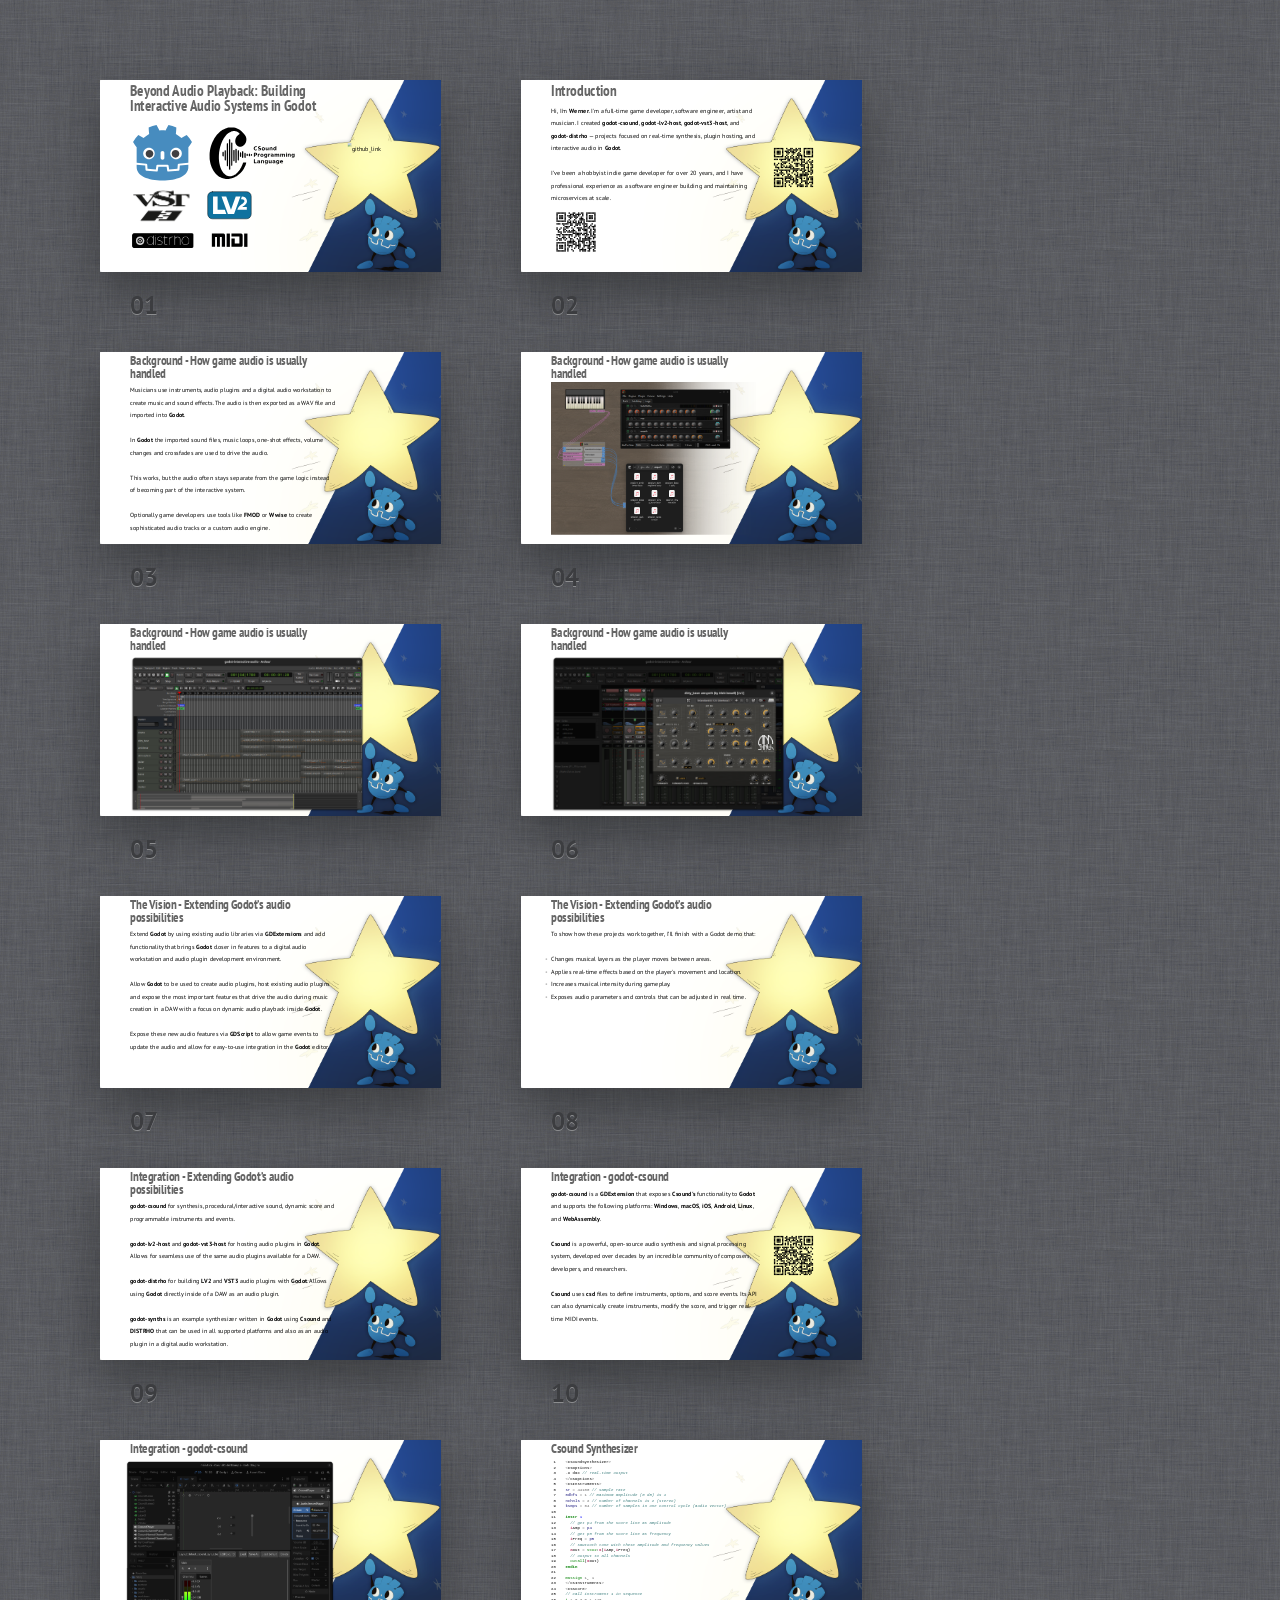
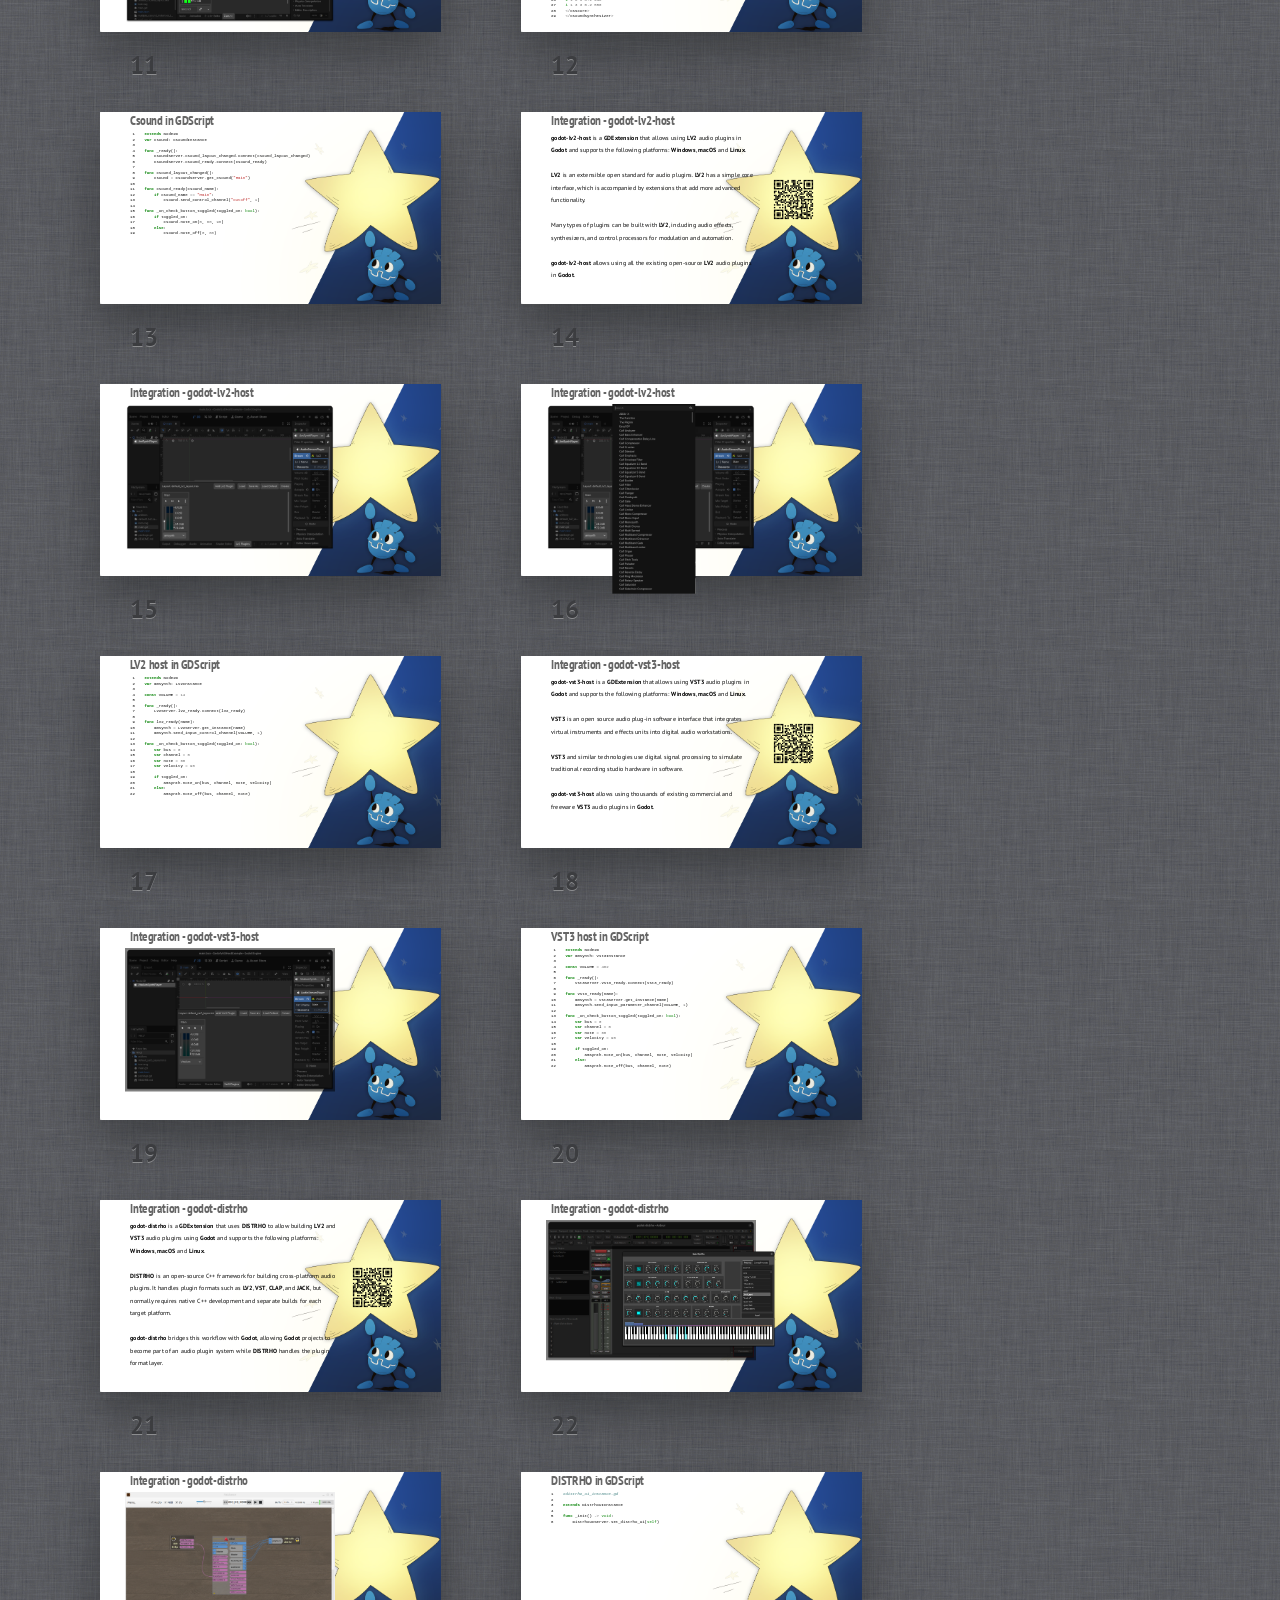
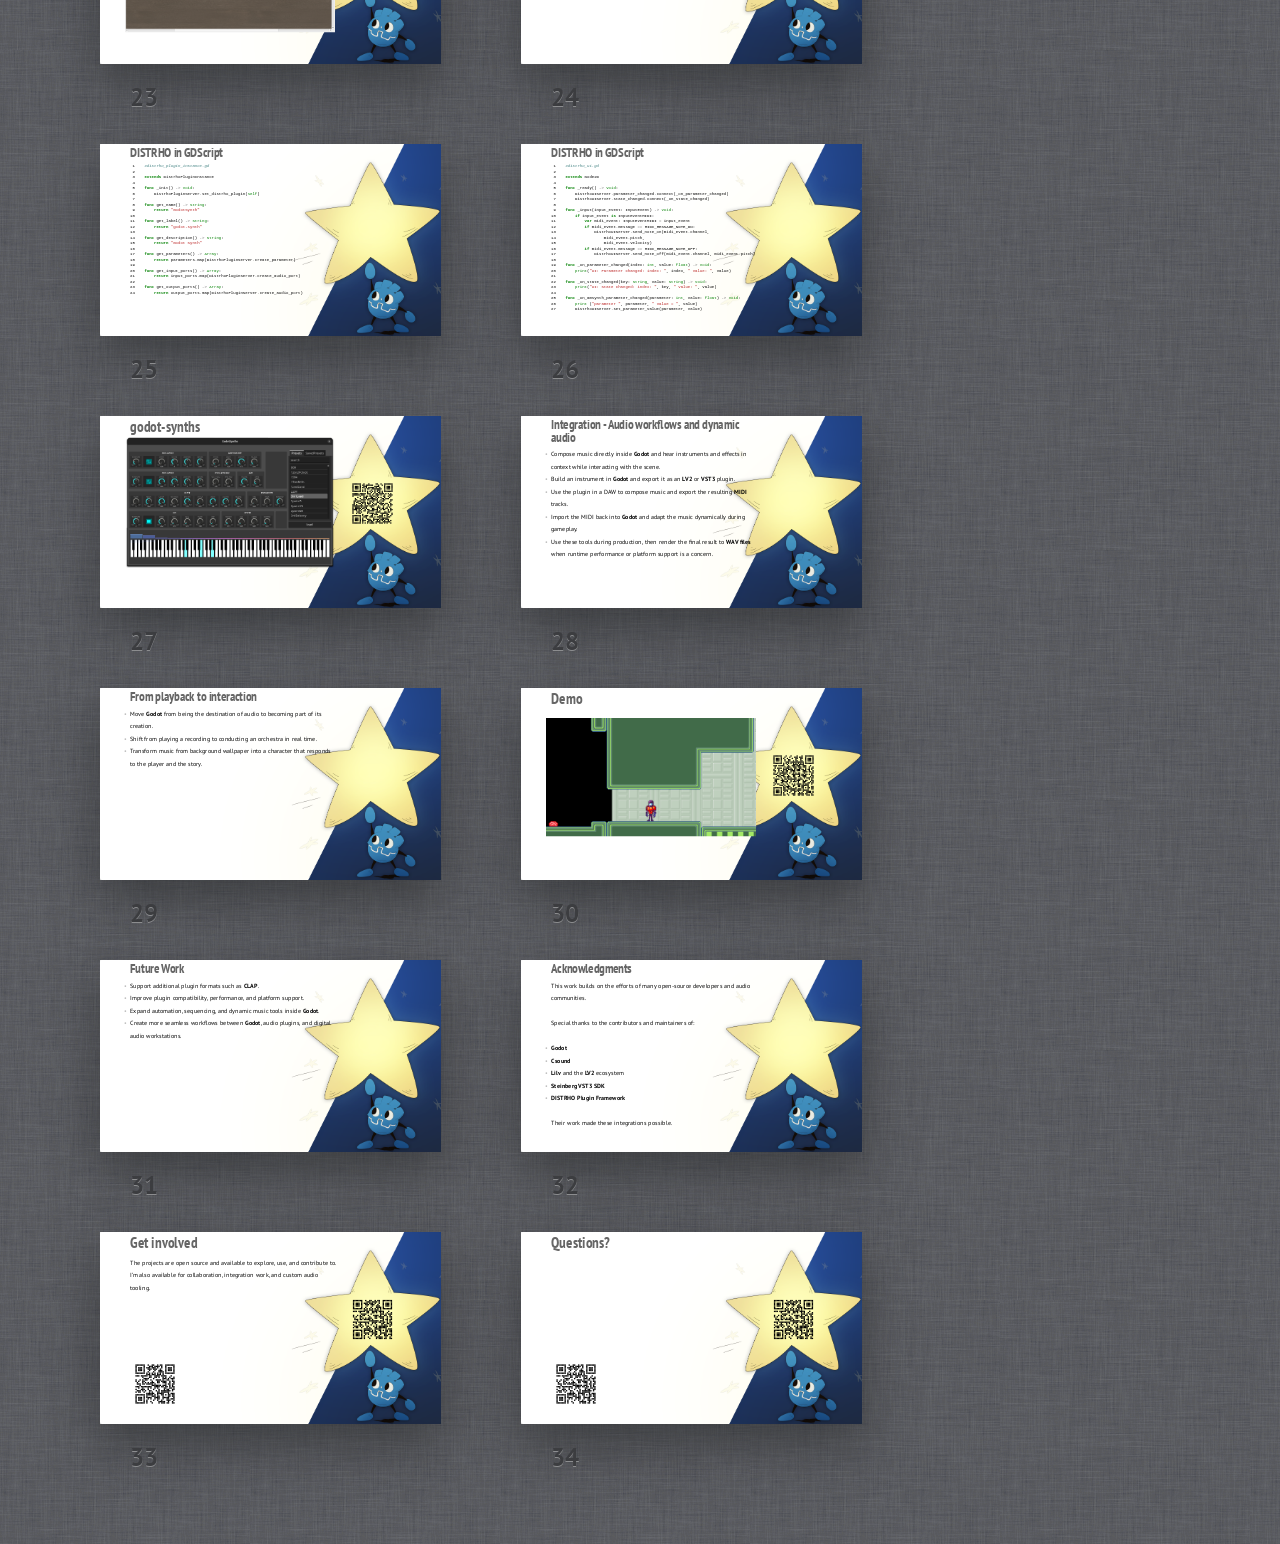
==== commit 5edd9a79: "Update index.html" ====
--- a/godotcon-2026/index.html
+++ b/godotcon-2026/index.html
@@ -27,7 +27,8 @@
 <img alt="vst" src="theme/images/vst.png" />
 <img alt="lv2" src="theme/images/lv2.svg" />
 <img alt="midi" src="theme/images/midi.svg" />
-<img alt="distrho" src="theme/images/distrho.png" /></p></section>
+<img alt="distrho" src="theme/images/distrho.png" />
+<img alt="github_link" src="theme/images/godotcon-2026.svg" /></p></section>
                 
                 <div class="presenter_notes">
                     <section>
@@ -181,7 +182,7 @@
                     <section class="slide-content"><p><strong>godot-csound</strong> for synthesis, procedural/interactive sound, dynamic score and programmable instruments and events.</p>
 <p><strong>godot-lv2-host</strong> and <strong>godot-vst3-host</strong> for hosting audio plugins in <strong>Godot</strong>.  Allows for seamless use of the same audio plugins available for a DAW.</p>
 <p><strong>godot-distrho</strong> for building <strong>LV2</strong> and <strong>VST3</strong> audio plugins with <strong>Godot</strong>.  Allows using <strong>Godot</strong> directly inside of a DAW as an audio plugin.</p>
-<p><strong>godot-synths</strong> an example synthesizer written in <strong>Godot</strong> using <strong>Csound</strong> and <strong>DISTRHO</strong> that can be used in all supported platforms and also as an audio plugin in a digital audio workstation.</p></section>
+<p><strong>godot-synths</strong> is an example synthesizer written in <strong>Godot</strong> using <strong>Csound</strong> and <strong>DISTRHO</strong> that can be used in all supported platforms and also as an audio plugin in a digital audio workstation.</p></section>
                 
                 <div class="presenter_notes">
                     <section>
@@ -200,7 +201,7 @@
                 
                     <section class="slide-content"><p><strong>godot-csound</strong> is a <strong>GDExtension</strong> that exposes <strong>Csound's</strong> functionality to <strong>Godot</strong> and supports the following platforms: <strong>Windows</strong>, <strong>macOS</strong>, <strong>iOS</strong>, <strong>Android</strong>, <strong>Linux</strong>, and <strong>WebAssembly</strong>. </p>
 <p><strong>Csound</strong> is a powerful, open-source audio synthesis and signal processing system, developed over decades by an incredible community of composers, developers, and researchers.</p>
-<p><strong>Csound</strong> uses <strong>csd</strong> files to define instruments, <strong>Csound</strong> options and score events, it also exposes an API to dynamically create instruments, modify the score and trigger real-time MIDI events.</p>
+<p><strong>Csound</strong> uses <strong>csd</strong> files to define instruments, options, and score events. Its API can also dynamically create instruments, modify the score, and trigger real-time MIDI events.</p>
 <p><img alt="github_link" src="theme/images/godot-csound.svg" /></p></section>
                 
                 <div class="presenter_notes">
@@ -786,7 +787,7 @@
                     <header><h1>Get involved</h1></header>
                 
                 
-                    <section class="slide-content"><p>The projects are open source and available to explore, use, and contribute to.  I’m also available for collaboration, integration work, and custom audio tooling.</p>
+                    <section class="slide-content"><p>The projects are open source and available to explore, use, and contribute to. I’m also available for collaboration, integration work, and custom audio tooling.</p>
 <p><img alt="github" src="theme/images/github.svg" />
 <img alt="github_link" src="theme/images/github.svg" /></p></section>
                 
